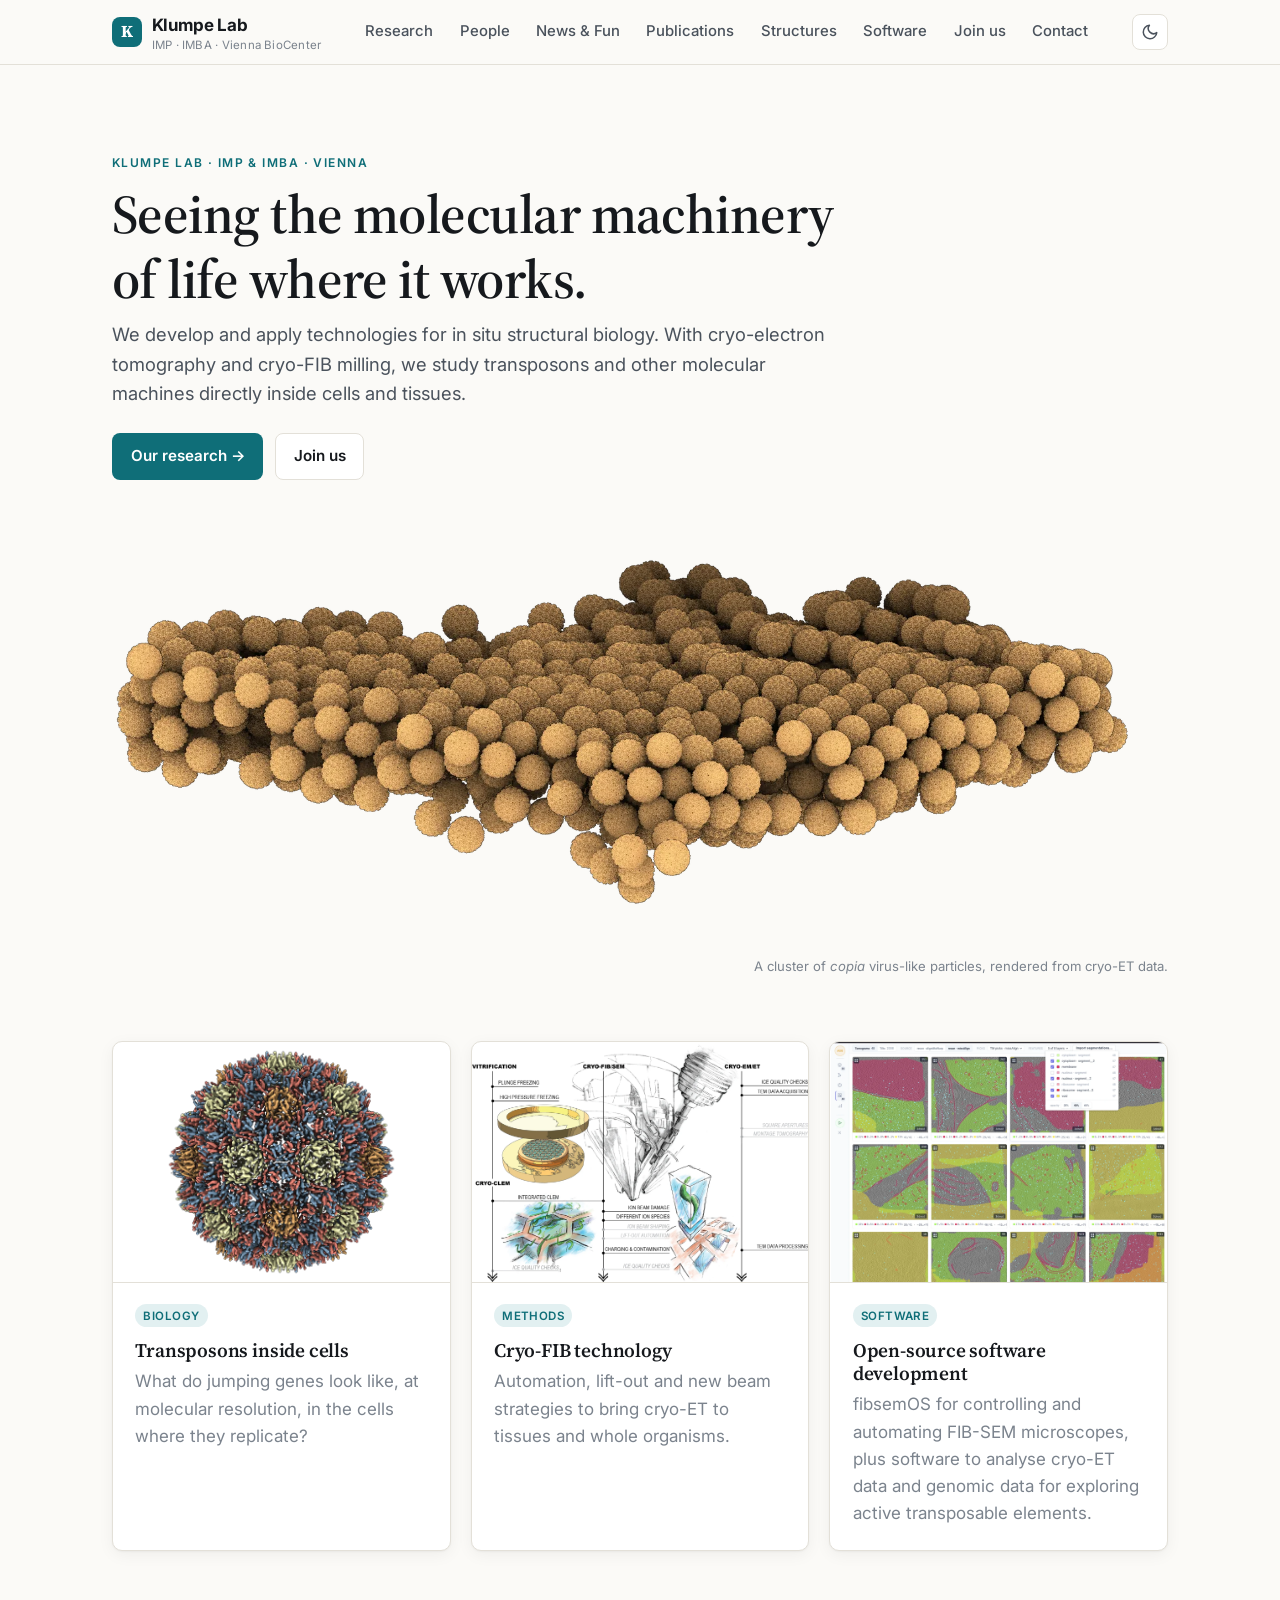
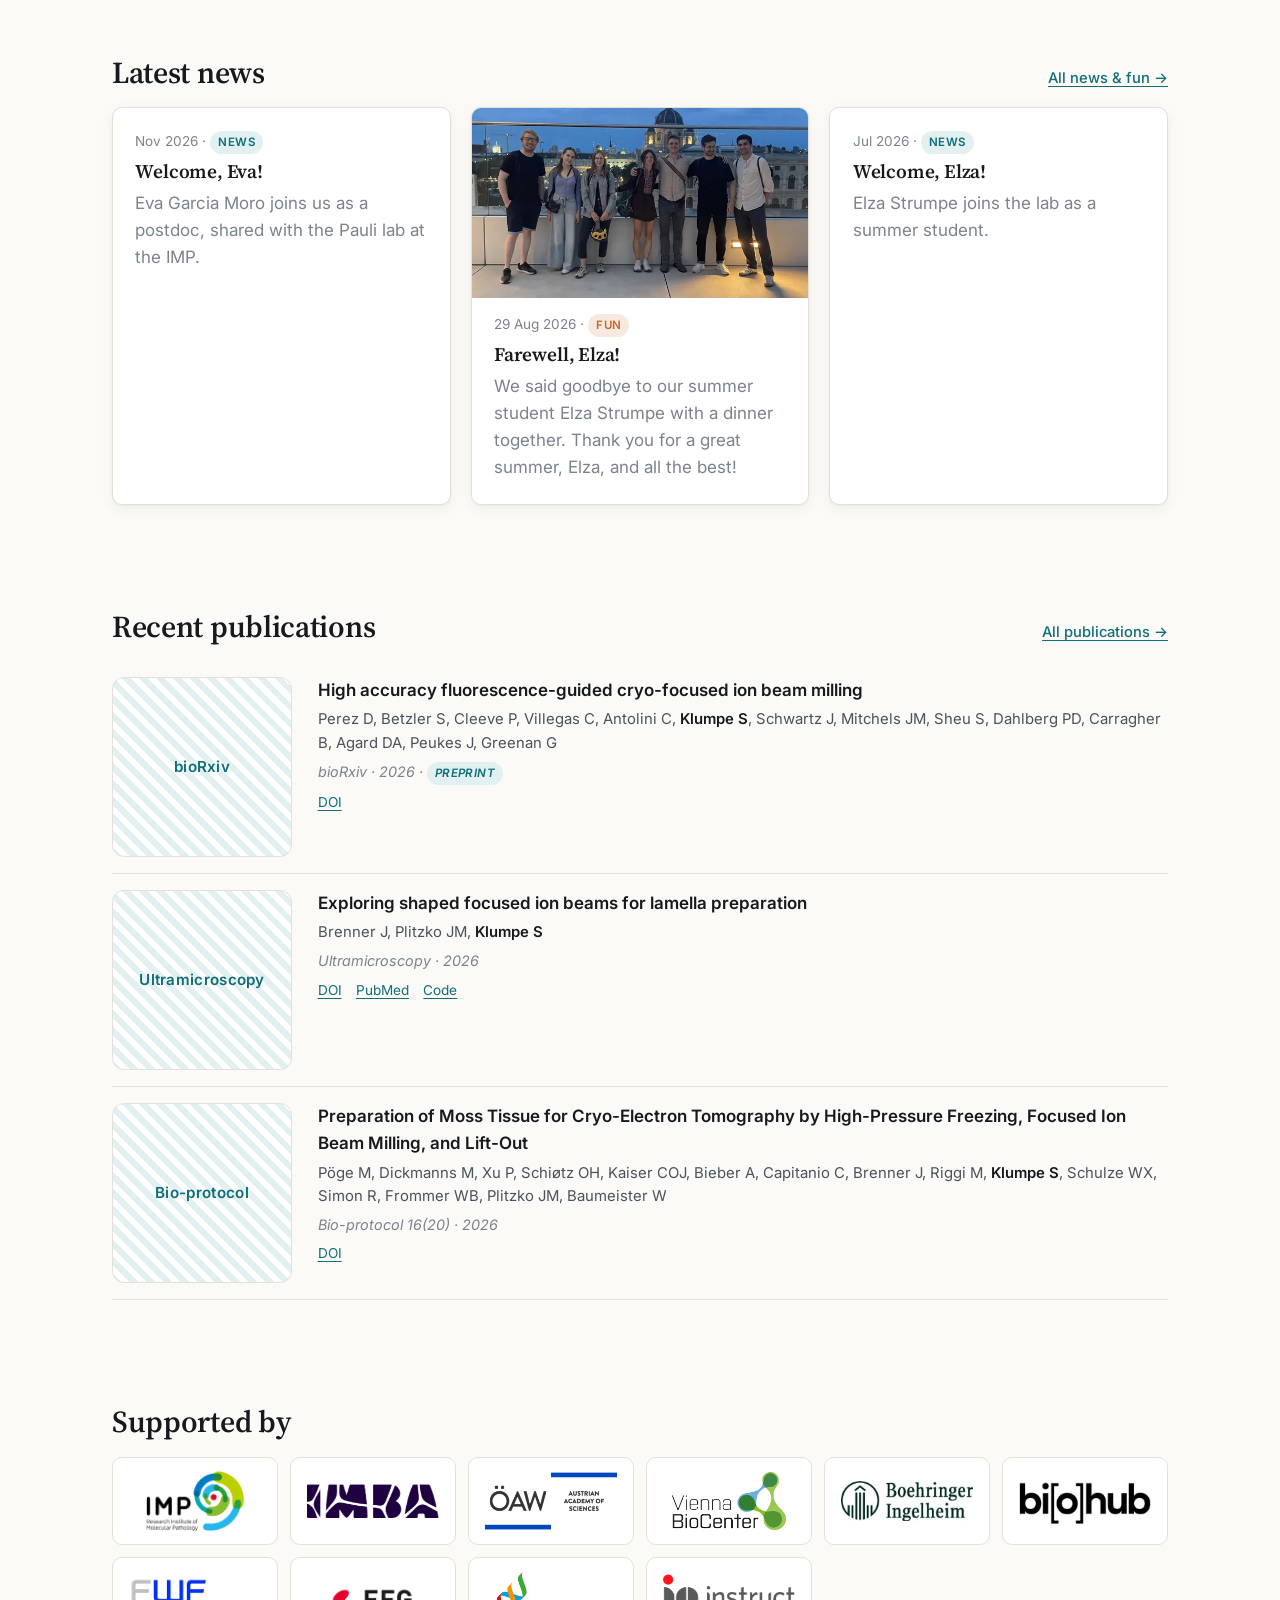
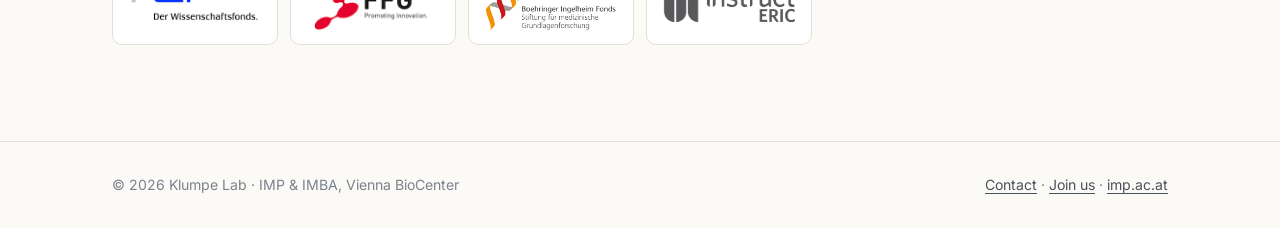
==== index.html @ cb6379c0 "Klumpe Lab website Static site (no build step): home, research, people, news & fun, publications, st" ====
<!doctype html>
<html lang="en">
<head>
  <meta charset="utf-8">
  <meta name="viewport" content="width=device-width, initial-scale=1">
  <title>Klumpe Lab · IMP &amp; IMBA Vienna</title>
  <meta name="description" content="The Klumpe Lab at the IMP and IMBA, Vienna BioCenter: cryo-electron tomography, cryo-FIB technology and the structural cell biology of transposons.">
  <link rel="preconnect" href="https://fonts.googleapis.com">
  <link rel="preconnect" href="https://fonts.gstatic.com" crossorigin>
  <link href="https://fonts.googleapis.com/css2?family=Inter:wght@400;500;600;700&family=Source+Serif+4:opsz,wght@8..60,600&display=swap" rel="stylesheet">
  <script>try{var t=localStorage.getItem("theme");if(t==="light"||t==="dark")document.documentElement.dataset.theme=t}catch(e){}</script>
  <link rel="stylesheet" href="assets/css/style.css">
</head>
<body>
<main>
  <section class="container hero hero-text">
    <div>
      <div class="eyebrow">Klumpe Lab · IMP &amp; IMBA · Vienna</div>
      <h1>Seeing the molecular machinery of life where it works.</h1>
      <p class="lead">We develop and apply technologies for in situ structural biology. With cryo-electron tomography and cryo-FIB milling, we study transposons and other molecular machines directly inside cells and tissues.</p>
      <div class="btn-row">
        <a class="btn btn-primary" href="research.html">Our research →</a>
        <a class="btn btn-ghost" href="join.html">Join us</a>
      </div>
    </div>
  </section>

  <section class="container">
    <figure class="hero-banner">
      <img src="assets/img/research/copia-cluster.webp" alt="3D rendering of a cluster of copia virus-like particles" width="1600" height="643">
      <figcaption>A cluster of <em>copia</em> virus-like particles, rendered from cryo-ET data.</figcaption>
    </figure>
  </section>

  <section class="container section">
    <div class="grid grid-3">
      <a class="card topic-card" href="research.html">
        <div class="topic-img"><img src="assets/img/research/copia-capsid.webp" alt="Subtomogram average of the copia retrotransposon capsid" loading="lazy"></div>
        <span class="tag">Biology</span>
        <h3 style="margin-top:.7rem">Transposons inside cells</h3>
        <p class="muted">What do jumping genes look like, at molecular resolution, in the cells where they replicate?</p>
      </a>
      <a class="card topic-card" href="research.html#methods">
        <div class="topic-img"><img class="img-light" src="assets/img/research/technology.webp" alt="Illustrated cryo-FIB workflow: high-pressure freezing, cryo-CLEM, cryo-FIB/SEM lift-out and lamella milling" loading="lazy"><img class="img-dark" src="assets/img/research/technology-dark.webp" alt="Illustrated cryo-FIB workflow: high-pressure freezing, cryo-CLEM, cryo-FIB/SEM lift-out and lamella milling" loading="lazy"></div>
        <span class="tag">Methods</span>
        <h3 style="margin-top:.7rem">Cryo-FIB technology</h3>
        <p class="muted">Automation, lift-out and new beam strategies to bring cryo-ET to tissues and whole organisms.</p>
      </a>
      <a class="card topic-card" href="software.html">
        <div class="topic-img"><img src="assets/img/research/software.webp" alt="Screenshot of our cryo-ET analysis software showing a gallery of segmented tomograms with particle picks" loading="lazy"></div>
        <span class="tag">Software</span>
        <h3 style="margin-top:.7rem">Open-source software development</h3>
        <p class="muted">fibsemOS for controlling and automating FIB-SEM microscopes, plus software to analyse cryo-ET data and genomic data for exploring active transposable elements.</p>
      </a>
    </div>
  </section>

  <section class="container section">
    <div class="section-head">
      <h2>Latest news</h2>
      <a href="news.html">All news & fun →</a>
    </div>
    <div class="grid grid-3" id="home-news"></div>
  </section>

  <section class="container section">
    <div class="section-head">
      <h2>Recent publications</h2>
      <a href="publications.html">All publications →</a>
    </div>
    <div id="home-pubs"></div>
  </section>
  <section class="container section">
    <div class="section-head">
      <h2>Supported by</h2>
    </div>
    <div class="sponsors" data-sponsors></div>
  </section>
</main>
<script src="assets/js/data.js"></script>
<script src="assets/js/site.js"></script>
</body>
</html>
---- assets/css/style.css ----
/* ==========================================================================
   Klumpe Lab — prototype stylesheet
   Colors and type are tokens on :root so the look can be retuned in one place.
   ========================================================================== */

:root {
  --bg: #fbfaf7;
  --surface: #ffffff;
  --surface-2: #f2f0ea;
  --ink: #16191d;
  --ink-2: #4a525c;
  --ink-3: #7b838d;
  --line: #e3e0d8;
  --accent: #0f6e78;        /* deep teal */
  --accent-ink: #ffffff;
  --accent-soft: #e2f0f1;
  --warm: #c8682d;          /* for "fun" tags */
  --warm-soft: #f7e9df;

  --font-sans: "Inter", system-ui, -apple-system, "Segoe UI", Roboto, sans-serif;
  --font-serif: "Source Serif 4", Georgia, "Times New Roman", serif;

  --maxw: 1120px;
  --radius: 10px;
  --shadow: 0 1px 2px rgba(0,0,0,.04), 0 4px 16px rgba(0,0,0,.05);
}

/* Dark theme: follows the system setting unless the visitor picks light or dark
   with the header toggle (stored as data-theme on <html>). */
@media (prefers-color-scheme: dark) {
  :root:not([data-theme="light"]) {
    --bg: #0f1215;
    --surface: #161a1f;
    --surface-2: #1c2128;
    --ink: #e9ecef;
    --ink-2: #b3bac2;
    --ink-3: #848c96;
    --line: #2a3038;
    --accent: #4fb6c0;
    --accent-ink: #0b1517;
    --accent-soft: #15292c;
    --warm: #e8935e;
    --warm-soft: #2c2018;
    --shadow: none;
  }
}
:root[data-theme="dark"] {
    --bg: #0f1215;
    --surface: #161a1f;
    --surface-2: #1c2128;
    --ink: #e9ecef;
    --ink-2: #b3bac2;
    --ink-3: #848c96;
    --line: #2a3038;
    --accent: #4fb6c0;
    --accent-ink: #0b1517;
    --accent-soft: #15292c;
    --warm: #e8935e;
    --warm-soft: #2c2018;
    --shadow: none;
}
:root { color-scheme: light dark; }
:root[data-theme="light"] { color-scheme: light; }
:root[data-theme="dark"] { color-scheme: dark; }

*, *::before, *::after { box-sizing: border-box; }

html { scroll-behavior: smooth; }

body {
  margin: 0;
  background: var(--bg);
  color: var(--ink);
  font-family: var(--font-sans);
  font-size: 17px;
  line-height: 1.6;
  -webkit-font-smoothing: antialiased;
  display: flex;
  flex-direction: column;
  min-height: 100vh;
}

main { flex: 1; }

img { max-width: 100%; display: block; }

a { color: var(--accent); text-decoration-thickness: 1px; text-underline-offset: 3px; }
a:hover { text-decoration-thickness: 2px; }

h1, h2, h3 { font-family: var(--font-serif); font-weight: 600; line-height: 1.2; letter-spacing: -0.01em; }
h1 { font-size: clamp(2rem, 4.5vw, 3rem); margin: 0 0 .5rem; }
h2 { font-size: clamp(1.5rem, 3vw, 1.9rem); margin: 2.5rem 0 1rem; }
h3 { font-size: 1.2rem; margin: 0 0 .4rem; }
p  { margin: 0 0 1rem; }

.container { max-width: var(--maxw); margin: 0 auto; padding: 0 16px; }
@media (min-width: 720px) { .container { padding: 0 32px; } }

/* ---------- Header / nav ---------- */
.site-header {
  position: sticky; top: 0; z-index: 50;
  background: color-mix(in srgb, var(--bg) 88%, transparent);
  backdrop-filter: saturate(1.4) blur(10px);
  border-bottom: 1px solid var(--line);
}
.site-header .container { display: flex; align-items: center; justify-content: space-between; height: 64px; }

.brand { display: flex; align-items: center; gap: .6rem; text-decoration: none; color: var(--ink); font-weight: 700; letter-spacing: -.01em; }
.brand-mark {
  width: 30px; height: 30px; border-radius: 8px;
  background: var(--accent); color: var(--accent-ink);
  display: grid; place-items: center; font-family: var(--font-serif); font-size: 1.05rem;
}
.brand > span:last-child { white-space: nowrap; }
.brand small { display: block; font-weight: 400; color: var(--ink-3); font-size: .72rem; letter-spacing: .02em; line-height: 1.1; }

.nav { display: flex; gap: .25rem; }
.nav a {
  color: var(--ink-2); text-decoration: none; font-size: .93rem; font-weight: 500;
  padding: .45rem .7rem; border-radius: 6px; white-space: nowrap;
}
.nav a:hover { color: var(--ink); background: var(--surface-2); }
.nav a[aria-current="page"] { color: var(--accent); background: var(--accent-soft); }

.header-actions { display: flex; align-items: center; gap: .5rem; }
.theme-toggle {
  width: 36px; height: 36px; border-radius: 8px; border: 1px solid var(--line); background: var(--surface);
  color: var(--ink-2); display: grid; place-items: center; cursor: pointer; padding: 0;
}
.theme-toggle:hover { color: var(--ink); border-color: var(--ink-3); }
.theme-toggle svg { width: 18px; height: 18px; }
.theme-toggle .icon-sun { display: none; }
:root[data-theme="dark"] .theme-toggle .icon-sun { display: block; }
:root[data-theme="dark"] .theme-toggle .icon-moon { display: none; }
@media (prefers-color-scheme: dark) {
  :root:not([data-theme="light"]) .theme-toggle .icon-sun { display: block; }
  :root:not([data-theme="light"]) .theme-toggle .icon-moon { display: none; }
}
.nav-toggle {
  display: none; border: 1px solid var(--line); background: var(--surface); color: var(--ink);
  border-radius: 8px; padding: .4rem .6rem; font: inherit; font-size: .9rem; cursor: pointer;
}

@media (max-width: 1100px) {
  .nav-toggle { display: block; }
  .nav {
    display: none; position: absolute; top: 64px; left: 0; right: 0;
    flex-direction: column; padding: .5rem 16px 1rem;
    background: var(--bg); border-bottom: 1px solid var(--line);
  }
  .nav.open { display: flex; }
  .nav a { padding: .7rem .6rem; }
}

/* ---------- Page header ---------- */
.page-head { padding: 3.5rem 0 1.5rem; }
.eyebrow { text-transform: uppercase; letter-spacing: .12em; font-size: .75rem; font-weight: 600; color: var(--accent); margin-bottom: .6rem; }
.lead { font-size: 1.15rem; color: var(--ink-2); max-width: 46rem; }

/* ---------- Hero (home) ---------- */
.hero { padding-block: 4.5rem 3rem; display: grid; gap: 2.5rem; align-items: center; }
@media (min-width: 900px) { .hero { grid-template-columns: 1.15fr 1fr; padding-block: 6rem 4rem; } }
.hero h1 { font-size: clamp(2.2rem, 5vw, 3.4rem); }
.hero-visual {
  aspect-ratio: 4 / 3; border-radius: 16px; overflow: hidden;
  background: radial-gradient(120% 90% at 30% 20%, var(--accent-soft), var(--surface-2));
  border: 1px solid var(--line); position: relative;
}
.hero-visual { margin: 0; }
.hero-text { padding-block: 4.5rem 2rem; }
@media (min-width: 900px) { .hero-text { grid-template-columns: minmax(0, 46rem); padding-block: 5.5rem 2.5rem; } }
.hero-banner { margin: 0 0 3rem; }
.hero-banner img { width: 100%; height: auto; }
.hero-banner figcaption { margin-top: .75rem; font-size: .82rem; color: var(--ink-3); text-align: right; }
.placeholder-note {
  position: absolute; bottom: 10px; right: 12px; font-size: .72rem; color: var(--ink-3);
  background: var(--surface); padding: .15rem .5rem; border-radius: 999px; border: 1px solid var(--line);
}

.btn-row { display: flex; flex-wrap: wrap; gap: .75rem; margin-top: 1.5rem; }
.btn {
  display: inline-flex; align-items: center; gap: .4rem;
  padding: .65rem 1.1rem; border-radius: 8px; font-weight: 600; font-size: .95rem;
  text-decoration: none; border: 1px solid transparent;
}
.btn-primary { background: var(--accent); color: var(--accent-ink); }
.btn-primary:hover { filter: brightness(1.08); }
.btn-ghost { border-color: var(--line); color: var(--ink); background: var(--surface); }
.btn-ghost:hover { border-color: var(--ink-3); }

/* ---------- Generic grids & cards ---------- */
.grid { display: grid; gap: 1.25rem; }
.grid-2 { grid-template-columns: repeat(auto-fill, minmax(min(100%, 420px), 1fr)); }
.grid-3 { grid-template-columns: repeat(auto-fill, minmax(min(100%, 300px), 1fr)); }
.grid-4 { grid-template-columns: repeat(auto-fill, minmax(min(100%, 220px), 1fr)); }

.card {
  background: var(--surface); border: 1px solid var(--line); border-radius: var(--radius);
  padding: 1.4rem; box-shadow: var(--shadow);
}
.card p:last-child { margin-bottom: 0; }
.card .meta { color: var(--ink-3); font-size: .85rem; margin-bottom: .4rem; }
a.card { color: inherit; text-decoration: none; transition: border-color .15s, transform .15s; display: block; }
a.card:hover { border-color: var(--accent); transform: translateY(-2px); }

.section { padding-block: 1rem 3rem; }
.section-head { display: flex; justify-content: space-between; align-items: baseline; gap: 1rem; flex-wrap: wrap; }
.section-head a { font-size: .92rem; font-weight: 500; }

.muted { color: var(--ink-3); }
.tag {
  display: inline-block; font-size: .72rem; font-weight: 600; letter-spacing: .04em; text-transform: uppercase;
  padding: .15rem .5rem; border-radius: 999px; background: var(--accent-soft); color: var(--accent);
}
.tag.fun { background: var(--warm-soft); color: var(--warm); }

/* ---------- Home topic panels ---------- */
.topic-card { padding-top: 0; overflow: hidden; }
.topic-img {
  margin: 0 -1.4rem 1.1rem; aspect-ratio: 1600 / 1145; display: grid; place-items: center;
  border-bottom: 1px solid var(--line); background: transparent;
}
.topic-img { position: relative; }
.topic-img img { position: absolute; inset: 0; width: 100%; height: 100%; object-fit: contain; }
:root[data-theme="dark"] .topic-img { background: #000; }
@media (prefers-color-scheme: dark) { :root:not([data-theme="light"]) .topic-img { background: #000; } }
.topic-img-empty { font-size: .8rem; font-weight: 600; letter-spacing: .04em; color: var(--ink-3); }

/* ---------- Research ---------- */
.theme { display: grid; gap: 1.5rem; padding: 2rem 0; border-top: 1px solid var(--line); }
@media (min-width: 820px) { .theme { grid-template-columns: 64px 1fr 280px; } }
.theme-num { font-family: var(--font-serif); font-size: 2.2rem; color: var(--accent); line-height: 1; }
.theme-img {
  border-radius: var(--radius); border: 1px solid var(--line); aspect-ratio: 4/3;
  background: repeating-linear-gradient(45deg, var(--surface-2) 0 10px, var(--surface) 10px 20px);
  display: grid; place-items: center; color: var(--ink-3); font-size: .8rem;
}
.theme ul { padding-left: 1.1rem; color: var(--ink-2); }
.theme-photo { margin: 0; aspect-ratio: auto; display: block; align-self: start; padding: 0; border: 0; border-radius: 0; background: none; }
.theme-photo img { width: 100%; height: auto; }
.theme-photo figcaption { margin-top: .5rem; font-size: .78rem; color: var(--ink-3); text-align: center; }
.theme-figure { margin: 1.5rem 0 0; padding: 1rem; border-radius: var(--radius); border: 1px solid var(--line);
  background: radial-gradient(120% 90% at 30% 20%, var(--accent-soft), var(--surface-2)); }
.theme-figure img { width: 100%; height: auto; }
.theme-figure figcaption { margin-top: .6rem; font-size: .82rem; color: var(--ink-3); }
@media (min-width: 820px) { .theme:not(:has(> .theme-img)) { grid-template-columns: 64px 1fr; } }
.quote {
  margin: 0 0 1.2rem; padding: .2rem 0 .2rem 1.1rem; border-left: 3px solid var(--accent);
  font-family: var(--font-serif); font-size: 1.15rem; line-height: 1.45; color: var(--ink);
}
.quote cite { display: block; margin-top: .4rem; font-family: var(--font-sans); font-style: normal; font-size: .85rem; color: var(--ink-3); }
.quote cite::before { content: "— "; }
.outlook { margin-top: 2rem; background: var(--accent-soft); border-color: transparent; }
.outlook p { font-size: 1.08rem; color: var(--ink); }

/* ---------- Publications ---------- */
.pub-tools { display: flex; flex-wrap: wrap; gap: .75rem; align-items: center; margin: 1rem 0 1.5rem; }
.pub-tools input[type="search"] {
  flex: 1 1 260px; padding: .6rem .8rem; border-radius: 8px; border: 1px solid var(--line);
  background: var(--surface); color: var(--ink); font: inherit; font-size: .95rem;
}
.chip {
  border: 1px solid var(--line); background: var(--surface); color: var(--ink-2);
  border-radius: 999px; padding: .35rem .8rem; font: inherit; font-size: .85rem; cursor: pointer;
}
.chip[aria-pressed="true"] { background: var(--accent); color: var(--accent-ink); border-color: var(--accent); }

.pub-year { font-family: var(--font-serif); font-size: 1.4rem; margin: 2rem 0 .5rem; color: var(--ink-3); }
.pub { padding: 1rem 0; border-bottom: 1px solid var(--line); display: grid; grid-template-columns: 180px 1fr; gap: 1.6rem; align-items: start; }
.pub-main { display: grid; gap: .25rem; min-width: 0; }
.pub-thumb-link { display: block; text-decoration: none; }
.pub-thumb {
  width: 180px; height: 180px; border-radius: 12px; object-fit: contain; background: #fff;
  border: 1px solid var(--line); display: block;
}
.pub-thumb-empty {
  display: grid; place-items: center; padding: .35rem; text-align: center;
  font: 600 .95rem/1.2 var(--font-sans); letter-spacing: .02em; color: var(--accent);
  overflow-wrap: anywhere; hyphens: manual; overflow: hidden;
  background: repeating-linear-gradient(45deg, var(--accent-soft) 0 6px, var(--surface) 6px 12px);
}
@media (max-width: 720px) { .pub { grid-template-columns: 120px 1fr; gap: 1.1rem; } .pub-thumb { width: 120px; height: 120px; } .pub-thumb-empty { font-size: .8rem; } }
@media (max-width: 480px) { .pub { grid-template-columns: 100px 1fr; gap: .9rem; } .pub-thumb { width: 100px; height: 100px; } .pub-thumb-empty { font-size: .72rem; } }
.pub-title { font-weight: 600; color: var(--ink); }
.pub-authors { color: var(--ink-2); font-size: .93rem; }
.pub-authors .me { font-weight: 600; color: var(--ink); }
.pub-venue { font-size: .9rem; color: var(--ink-3); font-style: italic; }
.pub-links { display: flex; gap: .9rem; font-size: .85rem; margin-top: .2rem; }

/* ---------- People ---------- */
.person { text-align: left; }
.avatar {
  width: 100%; aspect-ratio: 1; border-radius: var(--radius); margin-bottom: .9rem;
  display: grid; place-items: center; font-family: var(--font-serif); font-size: 2.6rem;
  color: var(--accent); background: var(--accent-soft); border: 1px solid var(--line);
}
.avatar { overflow: hidden; }
.avatar img { width: 100%; height: 100%; object-fit: cover; }
.avatar-art img { object-fit: contain; padding: 12%; }
.person .role { color: var(--accent); font-size: .88rem; font-weight: 600; margin-bottom: .4rem; }
.person p { font-size: .92rem; color: var(--ink-2); }
.pi { display: grid; gap: 2rem; align-items: start; }
@media (min-width: 820px) { .pi { grid-template-columns: 280px 1fr; } }
.alumni { columns: 2 260px; padding-left: 1.1rem; color: var(--ink-2); }

/* ---------- News ---------- */
.filter-row { display: flex; gap: .5rem; flex-wrap: wrap; margin-bottom: 1.5rem; }
.news-item { display: grid; gap: 1rem; padding: 1.5rem 0; border-top: 1px solid var(--line); }
@media (min-width: 720px) { .news-item { grid-template-columns: 140px 1fr; } }
.news-date { color: var(--ink-3); font-size: .9rem; font-variant-numeric: tabular-nums; }
.news-body.has-thumb { display: grid; gap: 1.25rem; }
@media (min-width: 720px) { .news-body.has-thumb { grid-template-columns: 160px 1fr; align-items: start; } }
.news-thumb { width: 100%; aspect-ratio: 4 / 3; object-fit: cover; border-radius: var(--radius); }
.news-portrait { width: 96px; aspect-ratio: 1; border-radius: 50%; }
.news-more { margin-top: .5rem; }
.news-more summary { cursor: pointer; color: var(--accent); font-weight: 500; width: fit-content; }
.news-more summary:hover { text-decoration: underline; text-underline-offset: 3px; }
.news-more img { margin-top: 1rem; width: 100%; max-width: 720px; border-radius: var(--radius); }
img.zoomable { cursor: zoom-in; }
img.zoomable:focus-visible { outline: 3px solid var(--accent); outline-offset: 3px; }
.lightbox {
  position: fixed; inset: 0; z-index: 1000; display: grid; place-items: center; padding: 2vmin;
  background: rgba(0, 0, 0, .9); cursor: zoom-out; animation: lb-in .15s ease-out;
}
.lightbox img { background: var(--bg); max-width: 96vw; max-height: 96vh; max-height: 96dvh; width: auto; height: auto; object-fit: contain; border-radius: 4px; }
.lightbox-close {
  position: fixed; top: 12px; right: 16px; width: 44px; height: 44px; border-radius: 50%;
  border: 0; background: rgba(255,255,255,.15); color: #fff; font-size: 1.8rem; line-height: 1; cursor: pointer;
}
.lightbox-close:hover, .lightbox-close:focus-visible { background: rgba(255,255,255,.3); outline: none; }
@keyframes lb-in { from { opacity: 0; } to { opacity: 1; } }
.card.has-thumb { padding-top: 0; overflow: hidden; }
.news-card-thumb { display: block; width: calc(100% + 2.8rem); max-width: none; margin: 0 -1.4rem 1rem; aspect-ratio: 16 / 9; object-fit: cover; }

/* ---------- Software ---------- */
.sw-head { display: flex; justify-content: space-between; align-items: flex-start; gap: 1rem; }
.sw-icon {
  width: 42px; height: 42px; border-radius: 10px; flex: none;
  background: var(--accent-soft); color: var(--accent); display: grid; place-items: center;
  font-family: ui-monospace, SFMono-Regular, Menlo, monospace; font-weight: 700;
}
.stack { display: flex; flex-wrap: wrap; gap: .35rem; margin: .8rem 0; }
.stack span { font-family: ui-monospace, SFMono-Regular, Menlo, monospace; font-size: .75rem; padding: .1rem .45rem; border-radius: 4px; background: var(--surface-2); color: var(--ink-2); }

/* ---------- Join ---------- */
.position { display: grid; gap: .5rem; }
.position .status { font-size: .8rem; font-weight: 600; color: var(--accent); }
.steps { counter-reset: s; list-style: none; padding: 0; display: grid; gap: 1rem; }
.steps li { counter-increment: s; padding-left: 3rem; position: relative; }
.steps li::before {
  content: counter(s); position: absolute; left: 0; top: 0;
  width: 2rem; height: 2rem; border-radius: 50%; display: grid; place-items: center;
  background: var(--accent-soft); color: var(--accent); font-weight: 700; font-size: .9rem;
}

/* ---------- Contact ---------- */
.contact-grid { display: grid; gap: 2rem; }
@media (min-width: 820px) { .contact-grid { grid-template-columns: 1fr 1.2fr; } }
.map {
  border-radius: var(--radius); border: 1px solid var(--line); min-height: 320px; overflow: hidden;
  background: var(--surface-2);
}
.map iframe { width: 100%; height: 100%; min-height: 320px; border: 0; display: block; }
dl.info { display: grid; grid-template-columns: max-content 1fr; gap: .5rem 1.25rem; margin: 0; }
dl.info dt { color: var(--ink-3); font-size: .9rem; }
dl.info dd { margin: 0; }

/* ---------- Structure gallery ---------- */
.structure { padding: 0; overflow: hidden; display: flex; flex-direction: column; }
.structure-img { display: block; position: relative; aspect-ratio: 1; background: #fff; border-bottom: 1px solid var(--line); }
.structure-img img { width: 100%; height: 100%; object-fit: contain; transition: transform .25s; }
.structure-img:hover img { transform: scale(1.04); }
.pdb-id {
  position: absolute; top: 10px; left: 10px; font: 600 .75rem ui-monospace, SFMono-Regular, Menlo, monospace;
  background: var(--accent); color: var(--accent-ink); padding: .15rem .5rem; border-radius: 4px;
}
.structure h3 {
  font-size: 1.02rem; margin: 1rem 1.2rem .3rem;
  display: -webkit-box; -webkit-line-clamp: 3; -webkit-box-orient: vertical; overflow: hidden;
}
.kind-tag {
  position: absolute; top: 10px; right: 10px; font-size: .7rem; font-weight: 600;
  background: rgba(255,255,255,.9); color: #333; padding: .15rem .5rem; border-radius: 4px; border: 1px solid #ddd;
}
.filter-label { font-size: .8rem; color: var(--ink-3); text-transform: uppercase; letter-spacing: .08em; align-self: center; margin-right: .25rem; min-width: 4.5rem; }
.structure .meta { margin: 0 1.2rem; }
.structure .pub-links { margin: auto 1.2rem 1.1rem; padding-top: .6rem; flex-wrap: wrap; }
.chip .muted { margin-left: .2rem; }
.chip[aria-pressed="true"] .muted { color: inherit; opacity: .75; }

/* ---------- Sponsors ---------- */
.sponsors { display: grid; grid-template-columns: repeat(auto-fill, minmax(min(100%, 150px), 1fr)); gap: .75rem; }
.sponsor {
  display: flex; align-items: center; justify-content: center; height: 88px; padding: .8rem 1rem;
  background: #fff; border: 1px solid var(--line); border-radius: var(--radius);
  transition: border-color .15s, transform .15s;
}
.sponsor:hover { border-color: var(--accent); transform: translateY(-2px); }
.sponsor img { max-width: 100%; max-height: 100%; min-width: 0; min-height: 0; object-fit: contain; }

/* ---------- Footer ---------- */
.site-footer { border-top: 1px solid var(--line); margin-top: 3rem; padding: 2rem 0; color: var(--ink-3); font-size: .88rem; }
.site-footer .container { display: flex; justify-content: space-between; flex-wrap: wrap; gap: 1rem; }
.site-footer a { color: var(--ink-2); }

/* ---------- Prototype marker ---------- */
.draft { background: #fff6d6; color: #6b5300; border-radius: 4px; padding: 0 .3rem; font-size: .85em; }
@media (prefers-color-scheme: dark) { :root:not([data-theme="light"]) .draft { background: #3a3110; color: #f1d98a; } }
:root[data-theme="dark"] .draft { background: #3a3110; color: #f1d98a; }

/* Theme-specific image variants */
.img-dark { display: none !important; }
:root[data-theme="dark"] .img-dark { display: block !important; }
:root[data-theme="dark"] .img-light { display: none !important; }
@media (prefers-color-scheme: dark) {
  :root:not([data-theme="light"]) .img-dark { display: block !important; }
  :root:not([data-theme="light"]) .img-light { display: none !important; }
}
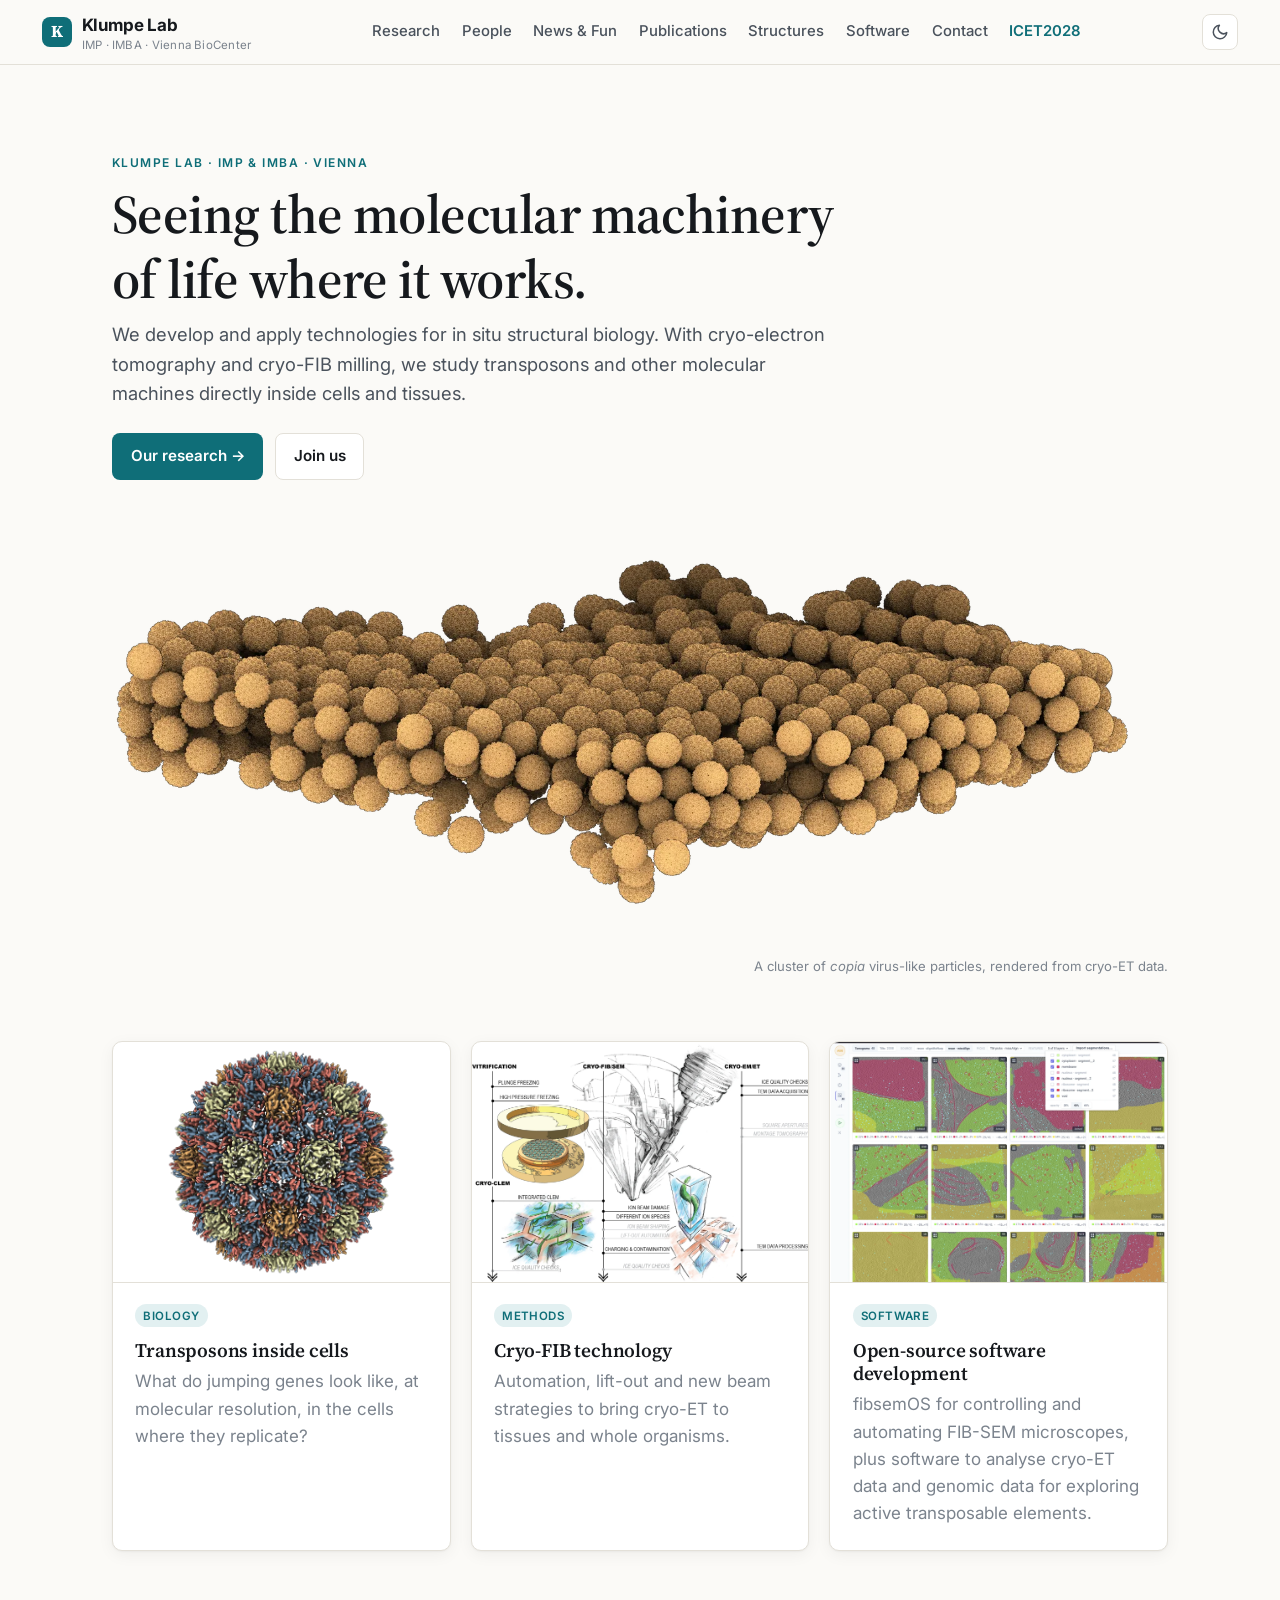
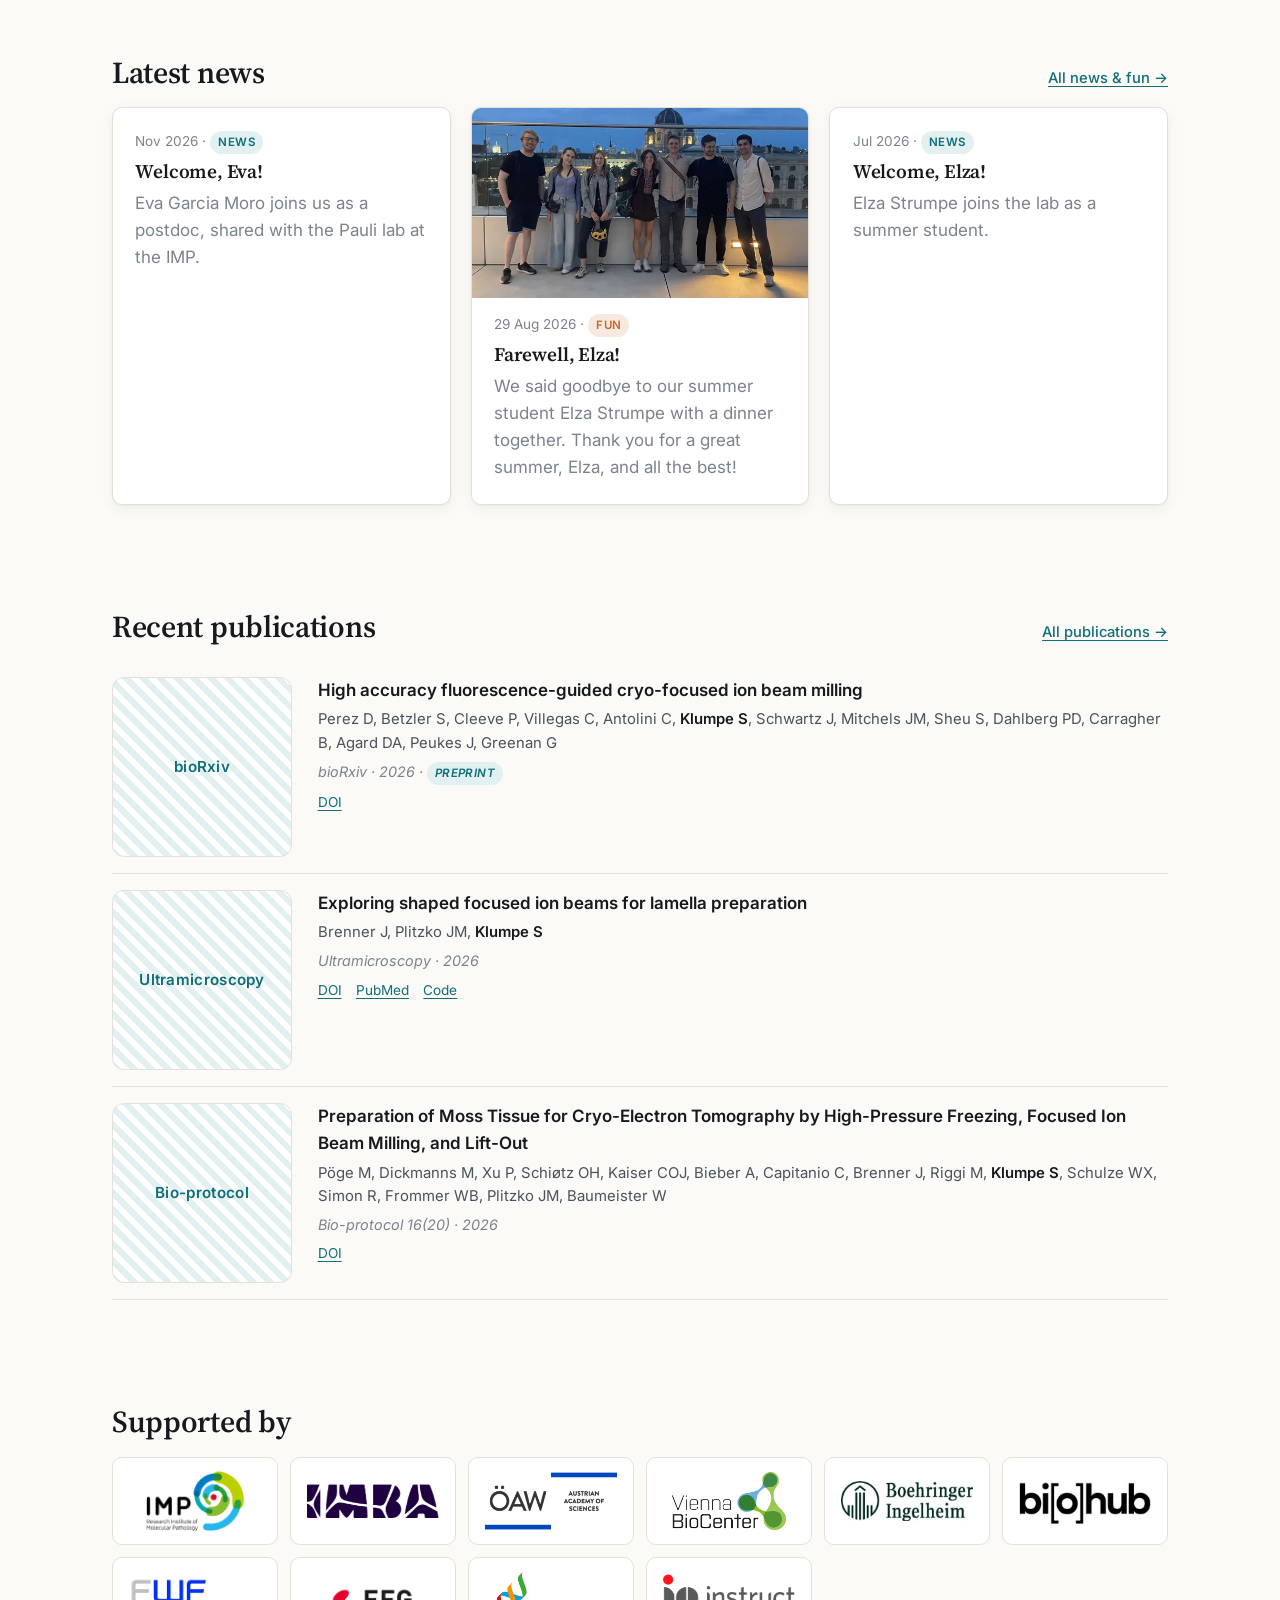
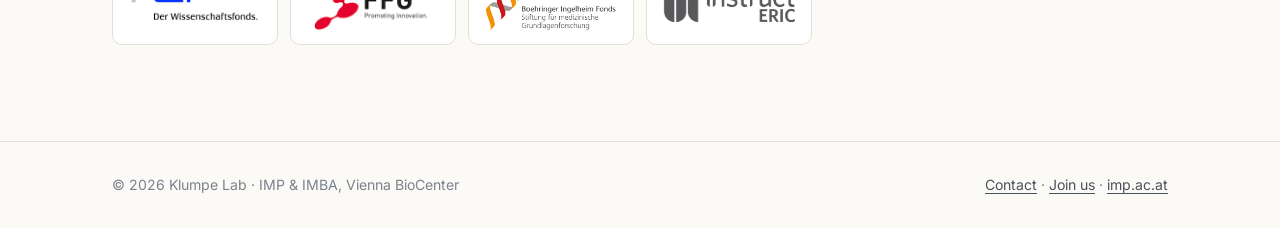
==== commit 1269b869: "Merge Join us into Contact page, add ICET2028 link to menu - Contact page now starts with Join us an" ====
--- a/index.html
+++ b/index.html
@@ -20,7 +20,7 @@
       <p class="lead">We develop and apply technologies for in situ structural biology. With cryo-electron tomography and cryo-FIB milling, we study transposons and other molecular machines directly inside cells and tissues.</p>
       <div class="btn-row">
         <a class="btn btn-primary" href="research.html">Our research →</a>
-        <a class="btn btn-ghost" href="join.html">Join us</a>
+        <a class="btn btn-ghost" href="contact.html#join">Join us</a>
       </div>
     </div>
   </section>
--- a/assets/css/style.css
+++ b/assets/css/style.css
@@ -65,7 +65,7 @@
 
 *, *::before, *::after { box-sizing: border-box; }
 
-html { scroll-behavior: smooth; }
+html { scroll-behavior: smooth; scroll-padding-top: 80px; }
 
 body {
   margin: 0;
@@ -103,7 +103,7 @@
   backdrop-filter: saturate(1.4) blur(10px);
   border-bottom: 1px solid var(--line);
 }
-.site-header .container { display: flex; align-items: center; justify-content: space-between; height: 64px; }
+.site-header .container { max-width: 1260px; display: flex; align-items: center; justify-content: space-between; height: 64px; }
 
 .brand { display: flex; align-items: center; gap: .6rem; text-decoration: none; color: var(--ink); font-weight: 700; letter-spacing: -.01em; }
 .brand-mark {
@@ -117,9 +117,10 @@
 .nav { display: flex; gap: .25rem; }
 .nav a {
   color: var(--ink-2); text-decoration: none; font-size: .93rem; font-weight: 500;
-  padding: .45rem .7rem; border-radius: 6px; white-space: nowrap;
+  padding: .45rem .55rem; border-radius: 6px; white-space: nowrap;
 }
 .nav a:hover { color: var(--ink); background: var(--surface-2); }
+.nav a.nav-project { font-weight: 600; color: var(--accent); }
 .nav a[aria-current="page"] { color: var(--accent); background: var(--accent-soft); }
 
 .header-actions { display: flex; align-items: center; gap: .5rem; }
@@ -141,7 +142,7 @@
   border-radius: 8px; padding: .4rem .6rem; font: inherit; font-size: .9rem; cursor: pointer;
 }
 
-@media (max-width: 1100px) {
+@media (max-width: 1200px) {
   .nav-toggle { display: block; }
   .nav {
     display: none; position: absolute; top: 64px; left: 0; right: 0;
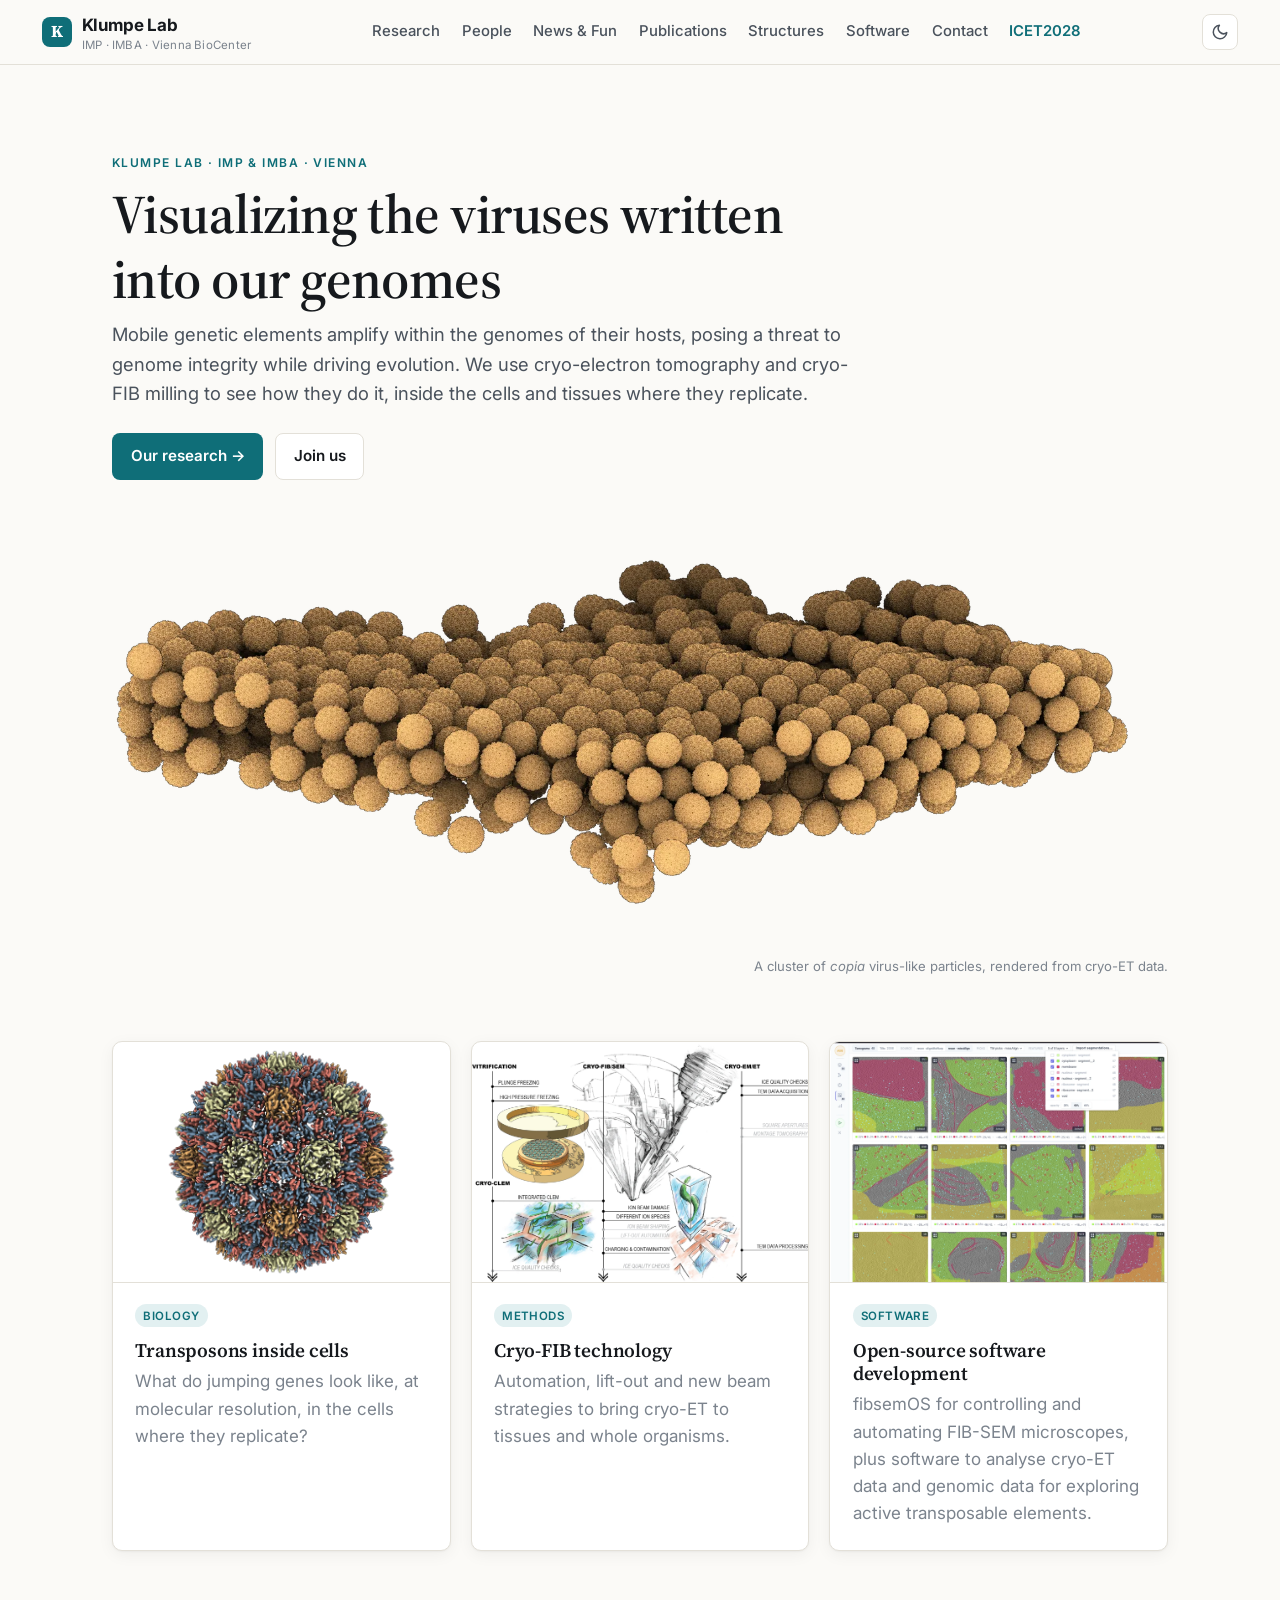
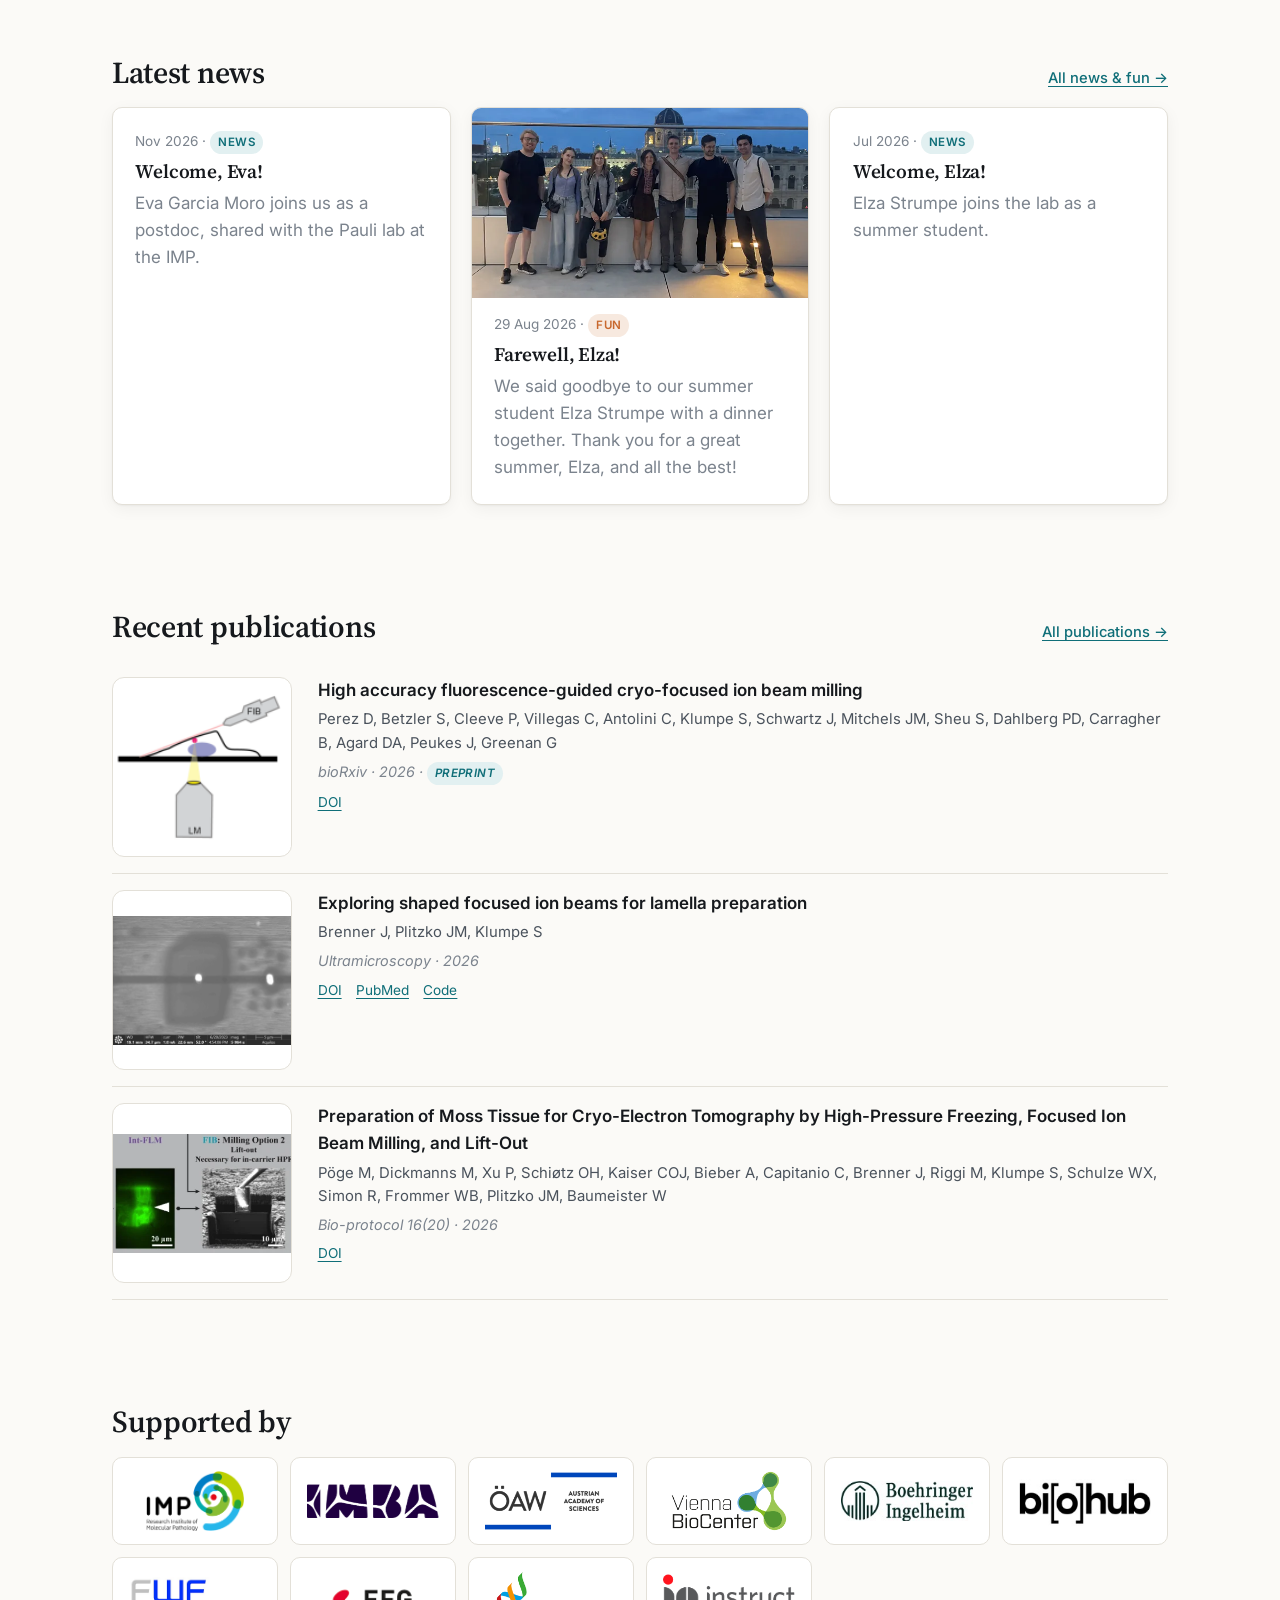
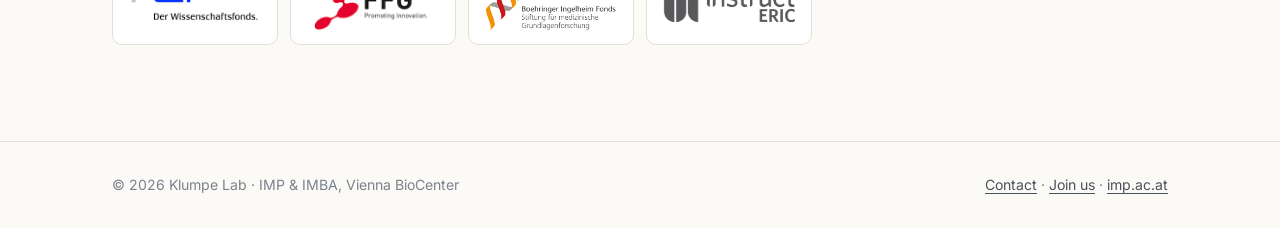
==== commit 0e52c816: "Home: new headline and intro on mobile genetic elements Co-Authored-By: Claude Opus 5.5 <noreply@ant" ====
--- a/index.html
+++ b/index.html
@@ -16,8 +16,8 @@
   <section class="container hero hero-text">
     <div>
       <div class="eyebrow">Klumpe Lab · IMP &amp; IMBA · Vienna</div>
-      <h1>Seeing the molecular machinery of life where it works.</h1>
-      <p class="lead">We develop and apply technologies for in situ structural biology. With cryo-electron tomography and cryo-FIB milling, we study transposons and other molecular machines directly inside cells and tissues.</p>
+      <h1>Visualizing the viruses written into our&nbsp;genomes</h1>
+      <p class="lead">Mobile genetic elements amplify within the genomes of their hosts, posing a threat to genome integrity while driving evolution. We use cryo-electron tomography and cryo-FIB milling to see how they do it, inside the cells and tissues where they replicate.</p>
       <div class="btn-row">
         <a class="btn btn-primary" href="research.html">Our research →</a>
         <a class="btn btn-ghost" href="contact.html#join">Join us</a>
--- a/assets/css/style.css
+++ b/assets/css/style.css
@@ -284,7 +284,6 @@
 @media (max-width: 480px) { .pub { grid-template-columns: 100px 1fr; gap: .9rem; } .pub-thumb { width: 100px; height: 100px; } .pub-thumb-empty { font-size: .72rem; } }
 .pub-title { font-weight: 600; color: var(--ink); }
 .pub-authors { color: var(--ink-2); font-size: .93rem; }
-.pub-authors .me { font-weight: 600; color: var(--ink); }
 .pub-venue { font-size: .9rem; color: var(--ink-3); font-style: italic; }
 .pub-links { display: flex; gap: .9rem; font-size: .85rem; margin-top: .2rem; }
 
@@ -344,7 +343,7 @@
 .stack span { font-family: ui-monospace, SFMono-Regular, Menlo, monospace; font-size: .75rem; padding: .1rem .45rem; border-radius: 4px; background: var(--surface-2); color: var(--ink-2); }
 
 /* ---------- Join ---------- */
-.position { display: grid; gap: .5rem; }
+.position { display: grid; gap: .5rem; align-content: start; }
 .position .status { font-size: .8rem; font-weight: 600; color: var(--accent); }
 .steps { counter-reset: s; list-style: none; padding: 0; display: grid; gap: 1rem; }
 .steps li { counter-increment: s; padding-left: 3rem; position: relative; }
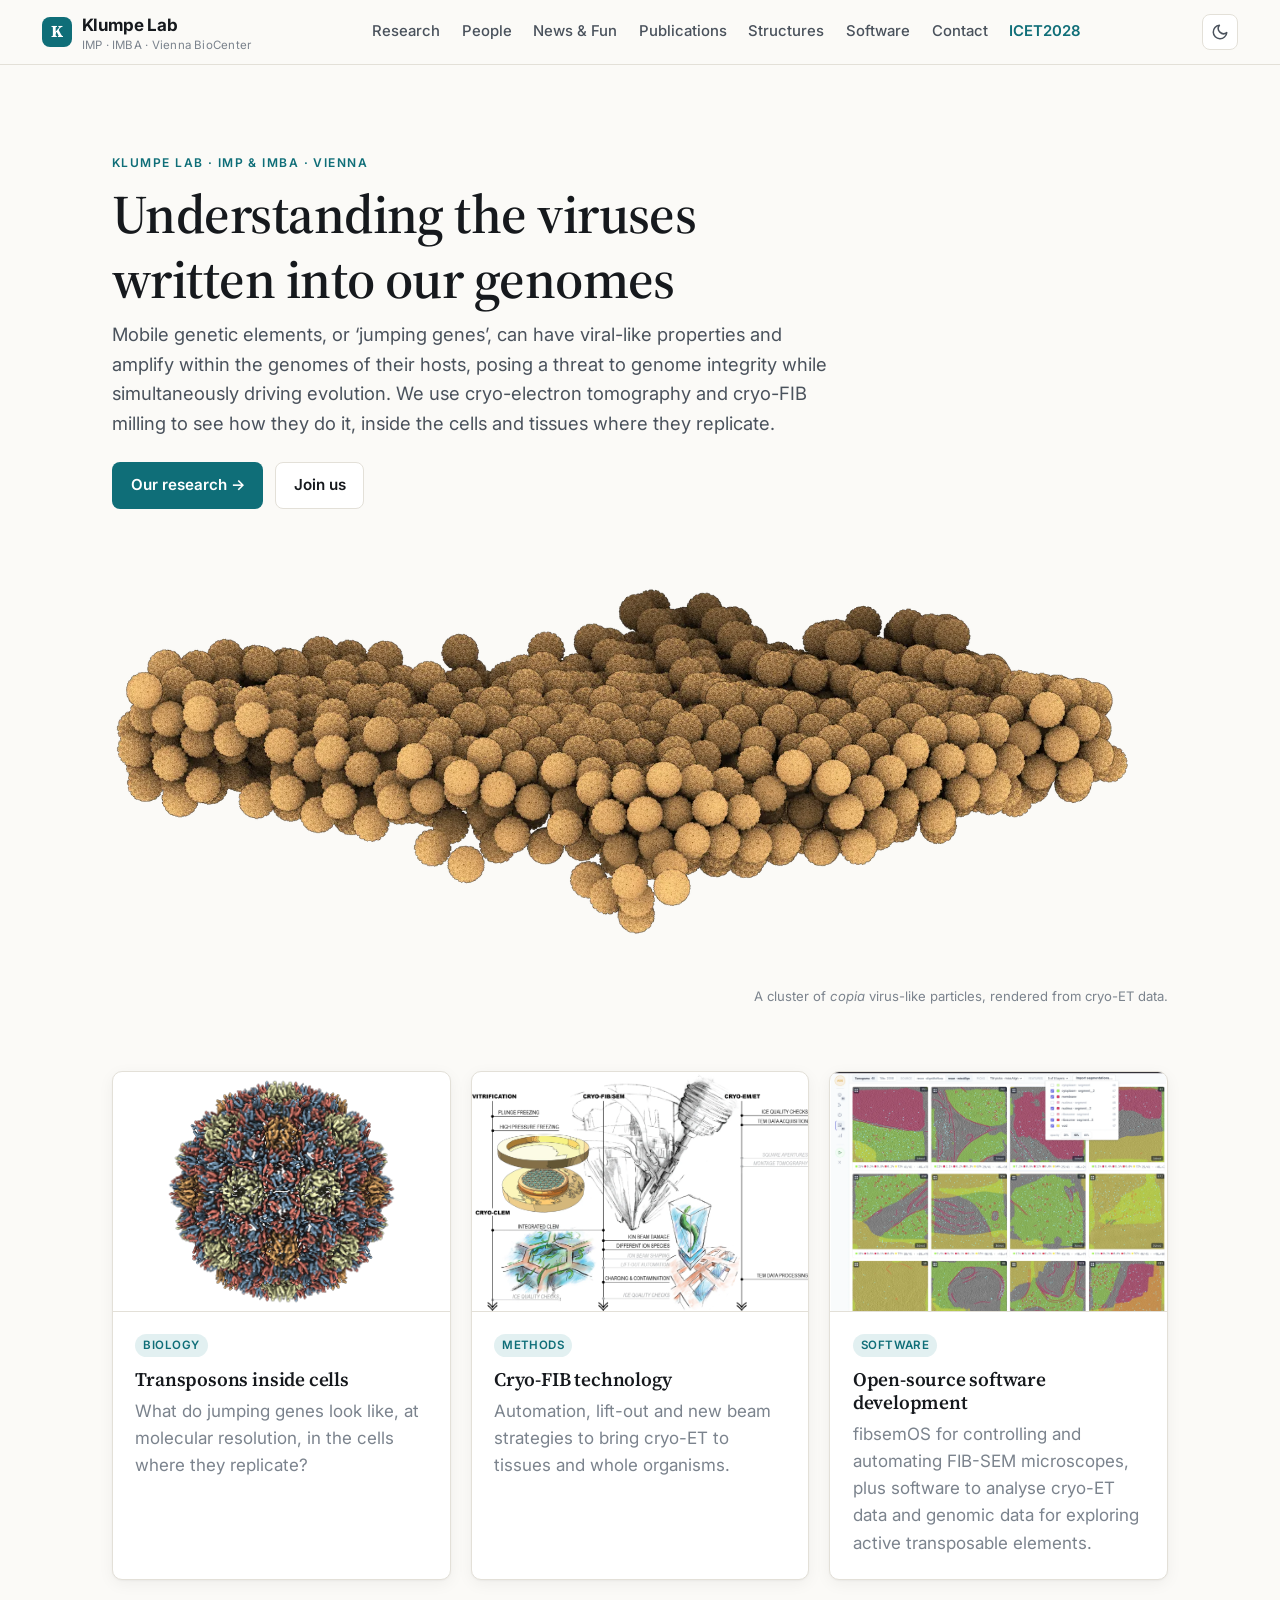
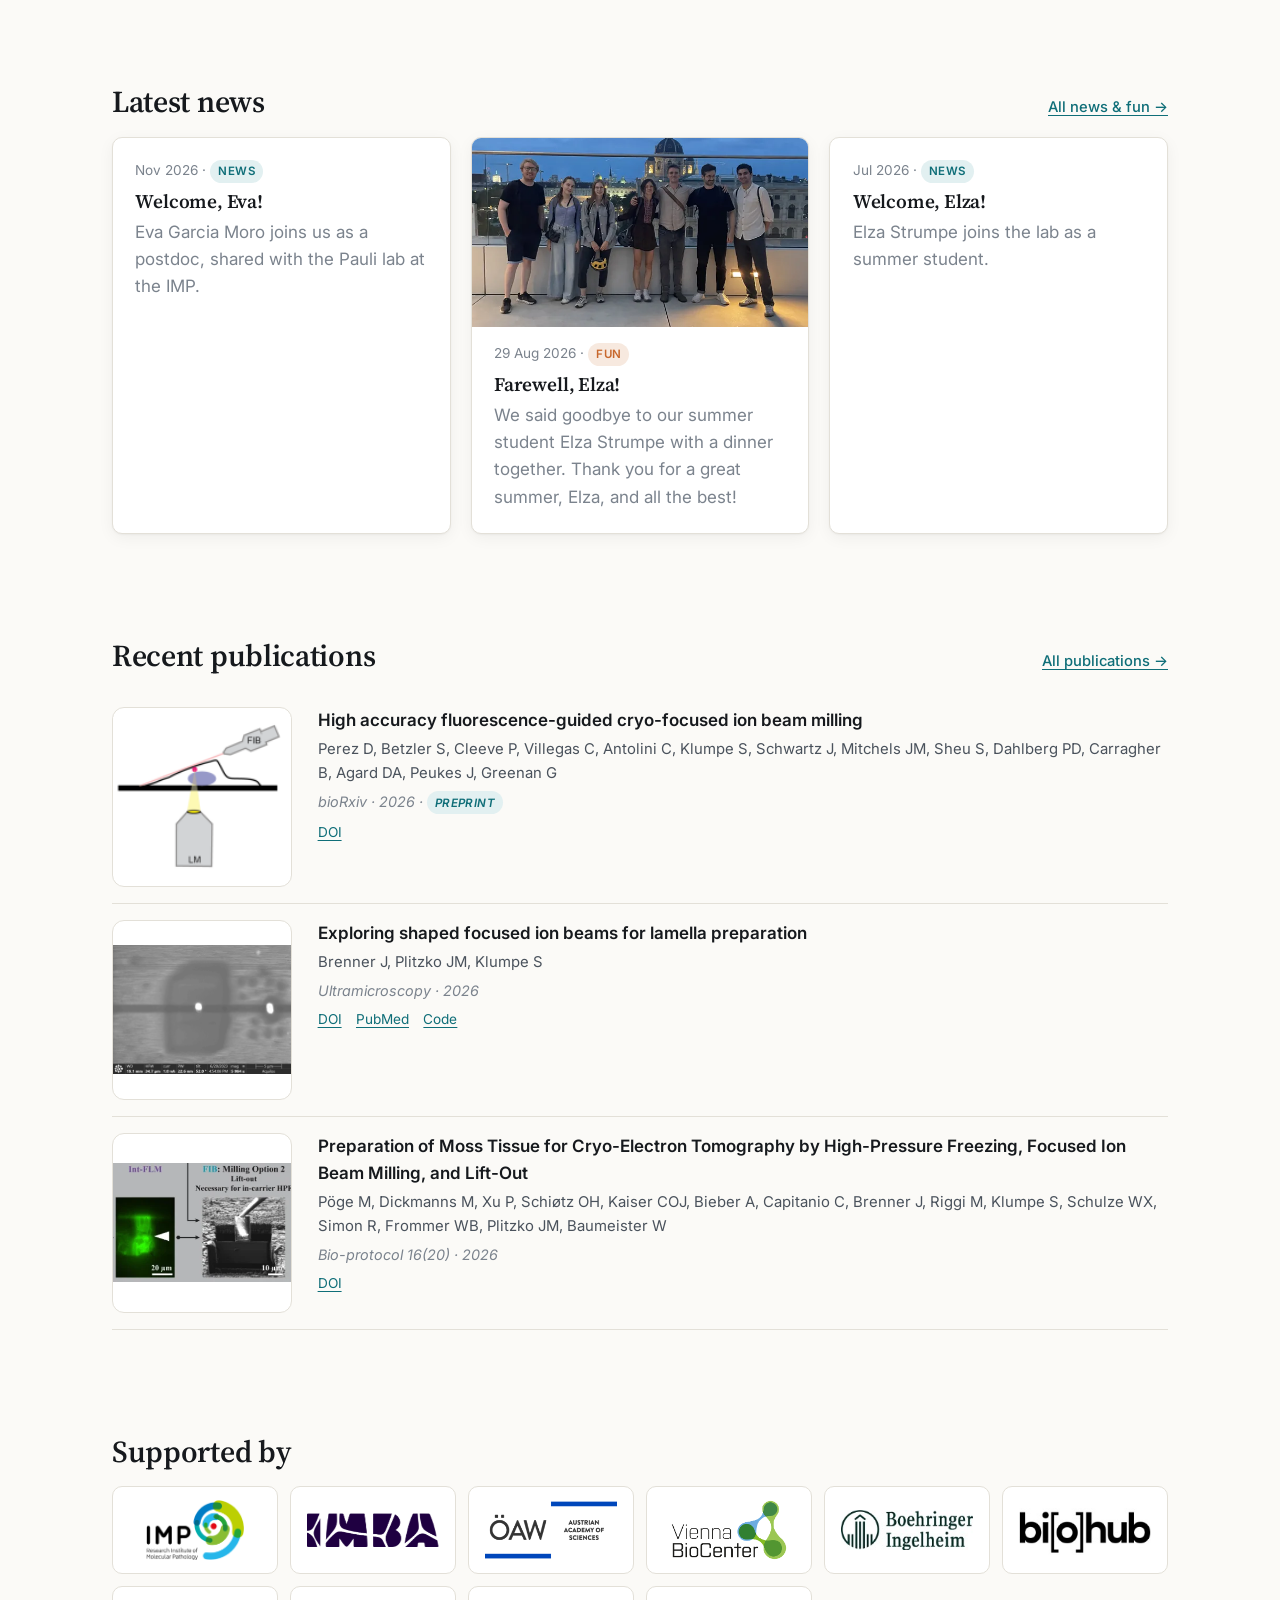
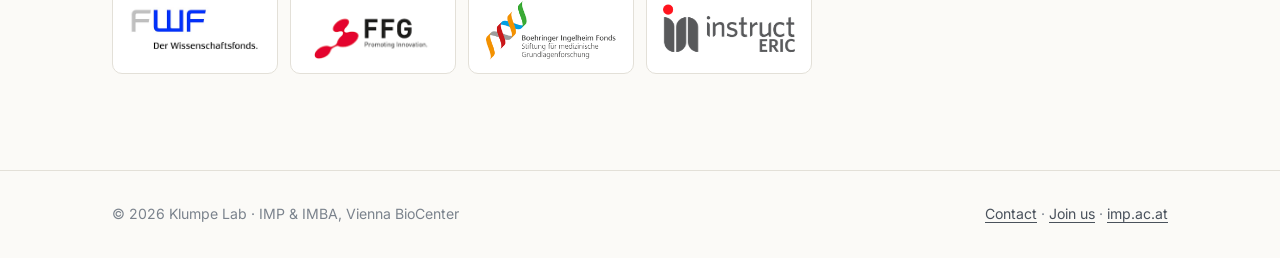
==== commit e33261d6: "Home: update headline and intro Co-Authored-By: Claude Opus 5.5 <noreply@anthropic.com>" ====
--- a/index.html
+++ b/index.html
@@ -16,8 +16,8 @@
   <section class="container hero hero-text">
     <div>
       <div class="eyebrow">Klumpe Lab · IMP &amp; IMBA · Vienna</div>
-      <h1>Visualizing the viruses written into our&nbsp;genomes</h1>
-      <p class="lead">Mobile genetic elements amplify within the genomes of their hosts, posing a threat to genome integrity while driving evolution. We use cryo-electron tomography and cryo-FIB milling to see how they do it, inside the cells and tissues where they replicate.</p>
+      <h1>Understanding the viruses written into our&nbsp;genomes</h1>
+      <p class="lead">Mobile genetic elements, or ‘jumping genes’, can have viral-like properties and amplify within the genomes of their hosts, posing a threat to genome integrity while simultaneously driving evolution. We use cryo-electron tomography and cryo-FIB milling to see how they do it, inside the cells and tissues where they replicate.</p>
       <div class="btn-row">
         <a class="btn btn-primary" href="research.html">Our research →</a>
         <a class="btn btn-ghost" href="contact.html#join">Join us</a>
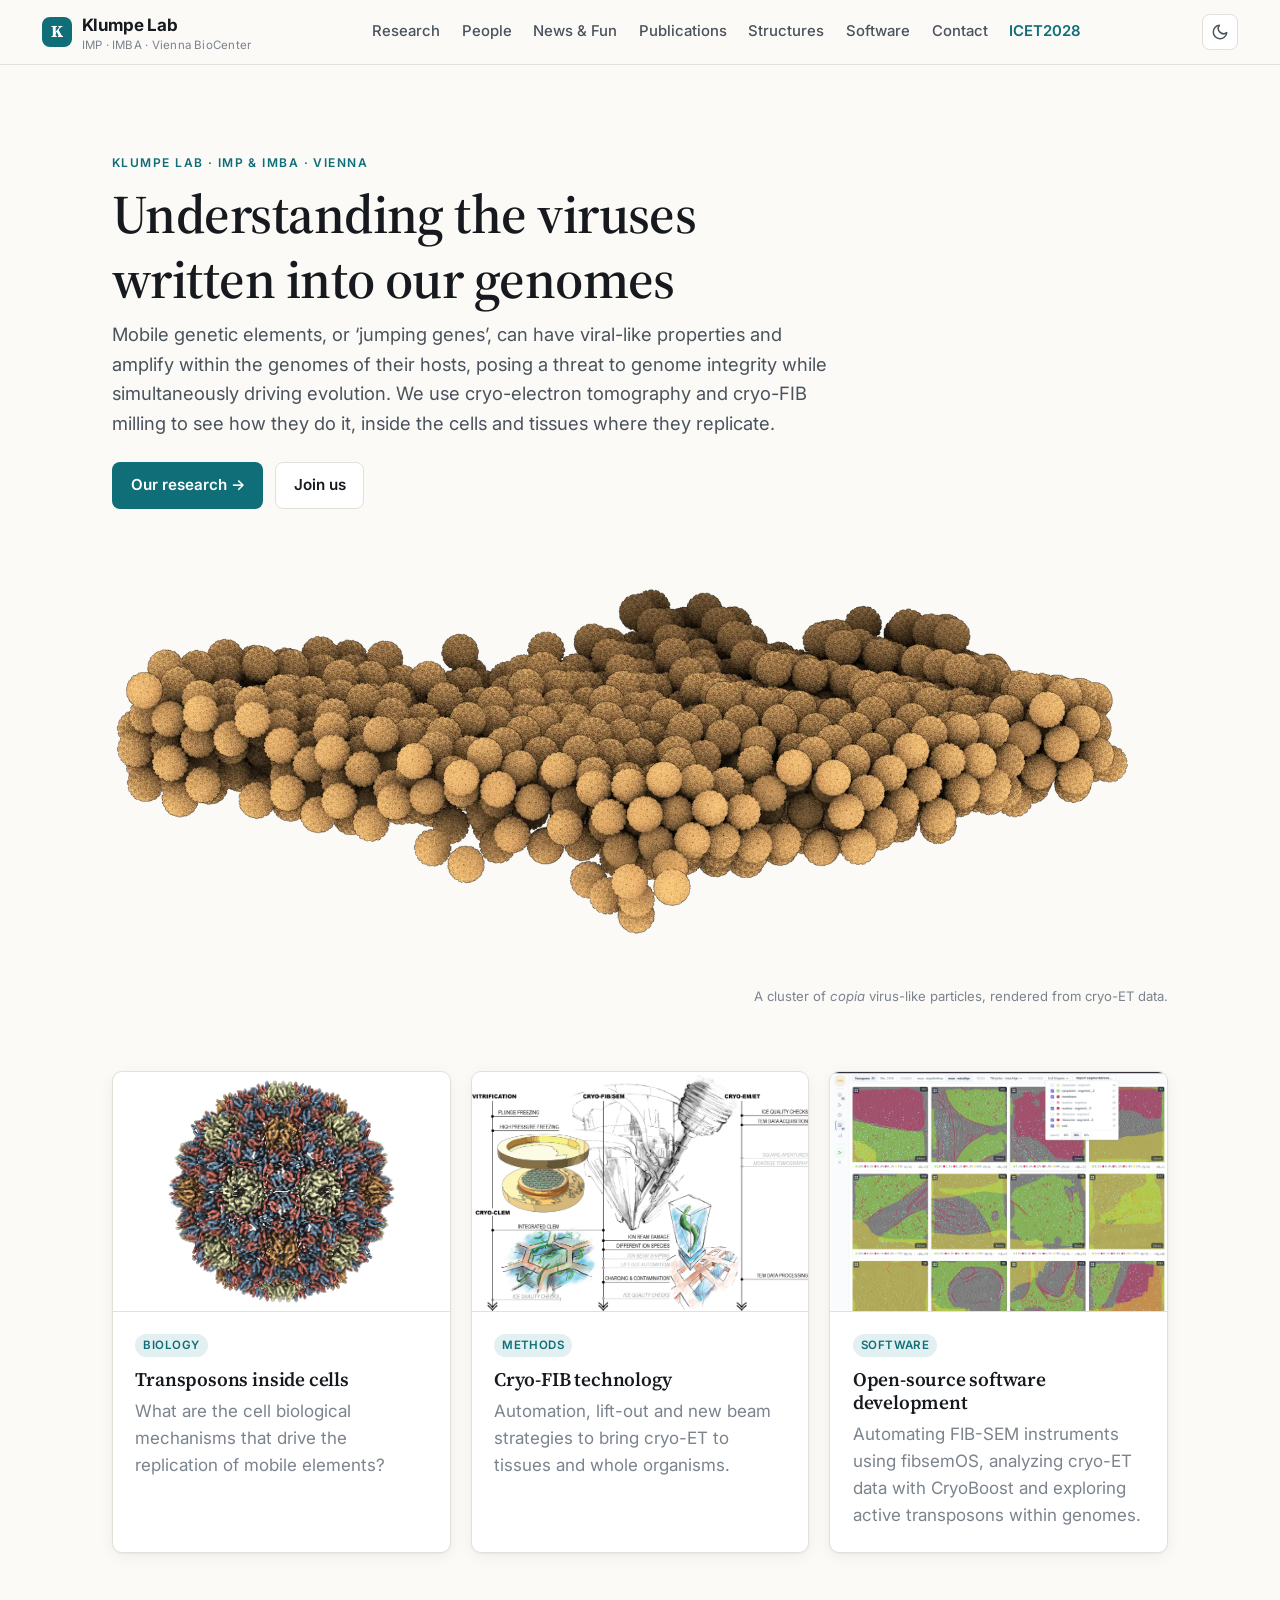
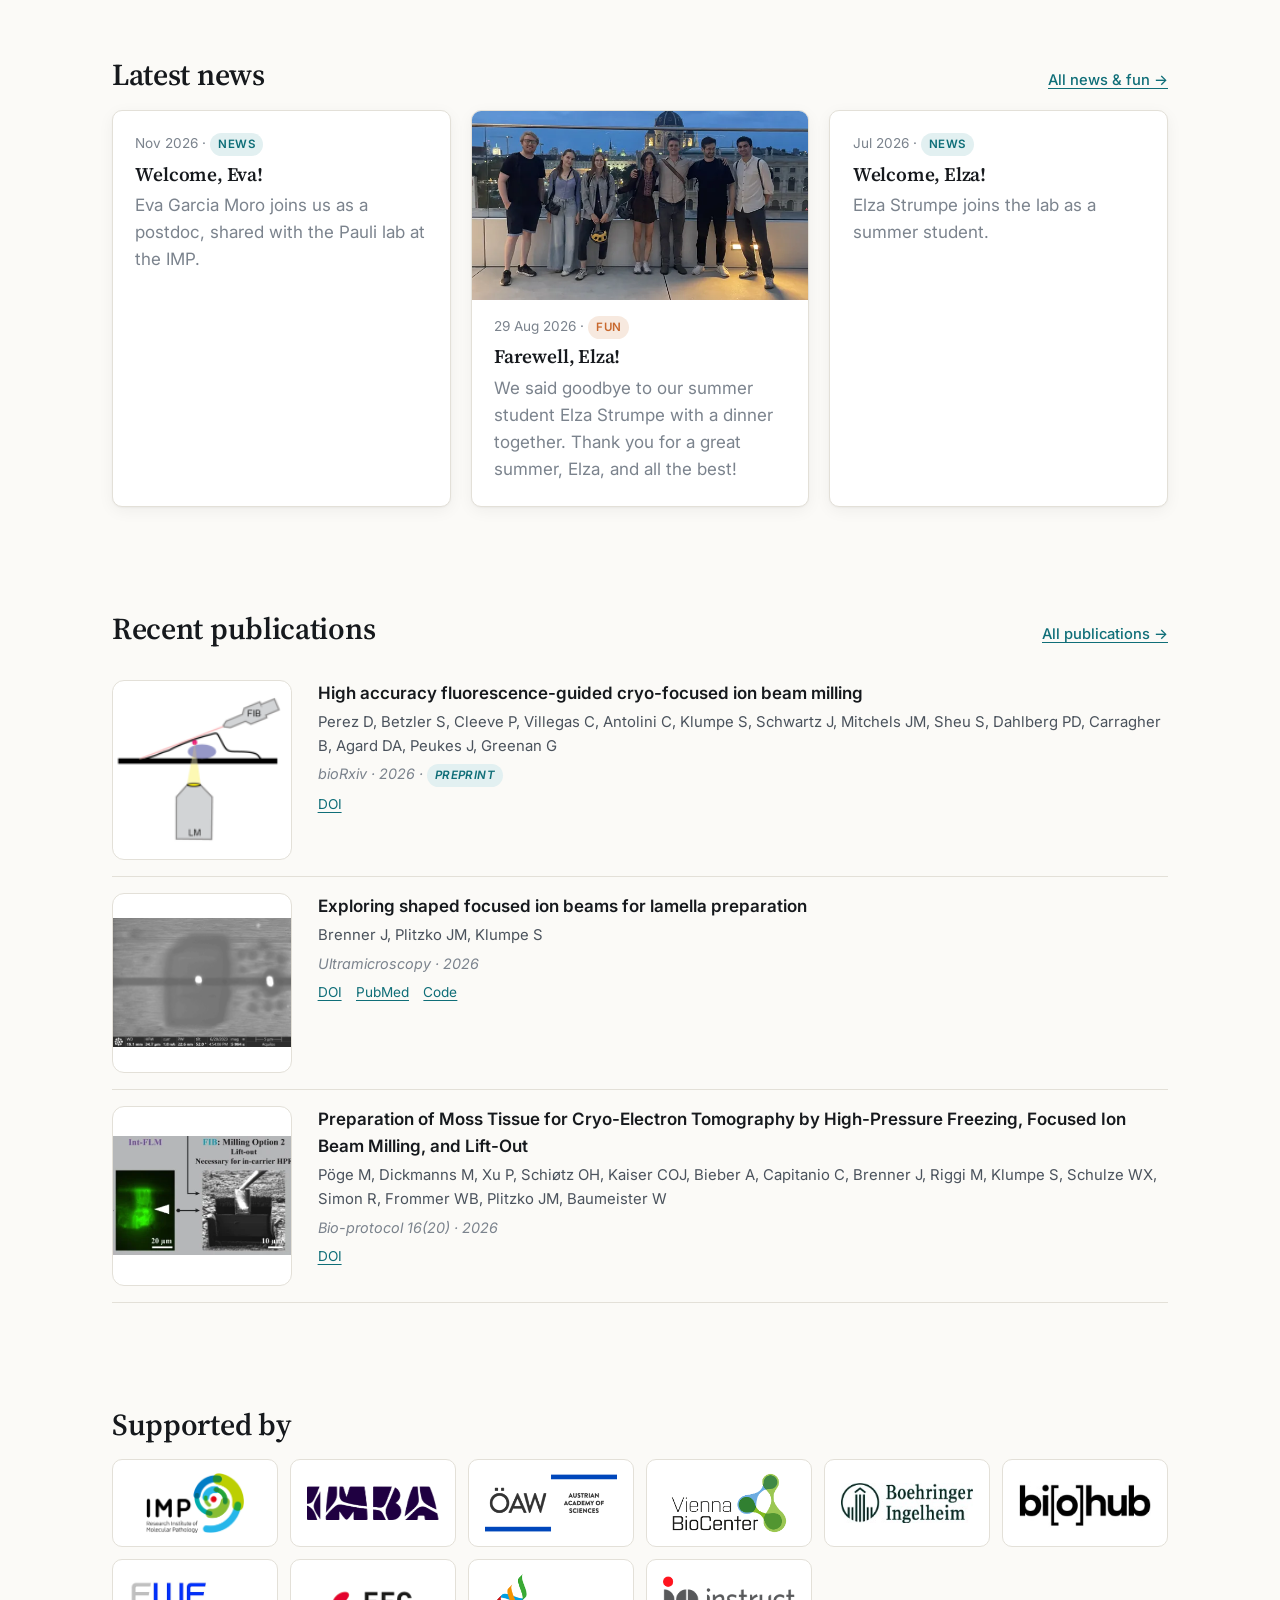
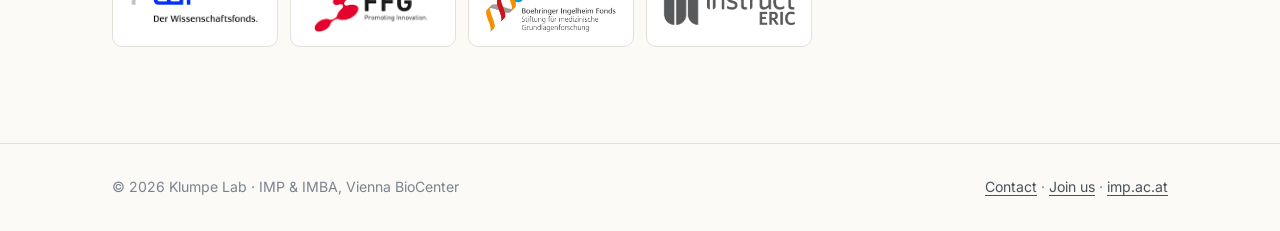
==== commit 21eefb8d: "Home: update Biology and Software panel text Co-Authored-By: Claude Opus 5.5 <noreply@anthropic.com>" ====
--- a/index.html
+++ b/index.html
@@ -38,7 +38,7 @@
         <div class="topic-img"><img src="assets/img/research/copia-capsid.webp" alt="Subtomogram average of the copia retrotransposon capsid" loading="lazy"></div>
         <span class="tag">Biology</span>
         <h3 style="margin-top:.7rem">Transposons inside cells</h3>
-        <p class="muted">What do jumping genes look like, at molecular resolution, in the cells where they replicate?</p>
+        <p class="muted">What are the cell biological mechanisms that drive the replication of mobile elements?</p>
       </a>
       <a class="card topic-card" href="research.html#methods">
         <div class="topic-img"><img class="img-light" src="assets/img/research/technology.webp" alt="Illustrated cryo-FIB workflow: high-pressure freezing, cryo-CLEM, cryo-FIB/SEM lift-out and lamella milling" loading="lazy"><img class="img-dark" src="assets/img/research/technology-dark.webp" alt="Illustrated cryo-FIB workflow: high-pressure freezing, cryo-CLEM, cryo-FIB/SEM lift-out and lamella milling" loading="lazy"></div>
@@ -50,7 +50,7 @@
         <div class="topic-img"><img src="assets/img/research/software.webp" alt="Screenshot of our cryo-ET analysis software showing a gallery of segmented tomograms with particle picks" loading="lazy"></div>
         <span class="tag">Software</span>
         <h3 style="margin-top:.7rem">Open-source software development</h3>
-        <p class="muted">fibsemOS for controlling and automating FIB-SEM microscopes, plus software to analyse cryo-ET data and genomic data for exploring active transposable elements.</p>
+        <p class="muted">Automating FIB-SEM instruments using fibsemOS, analyzing cryo-ET data with CryoBoost and exploring active transposons within genomes.</p>
       </a>
     </div>
   </section>
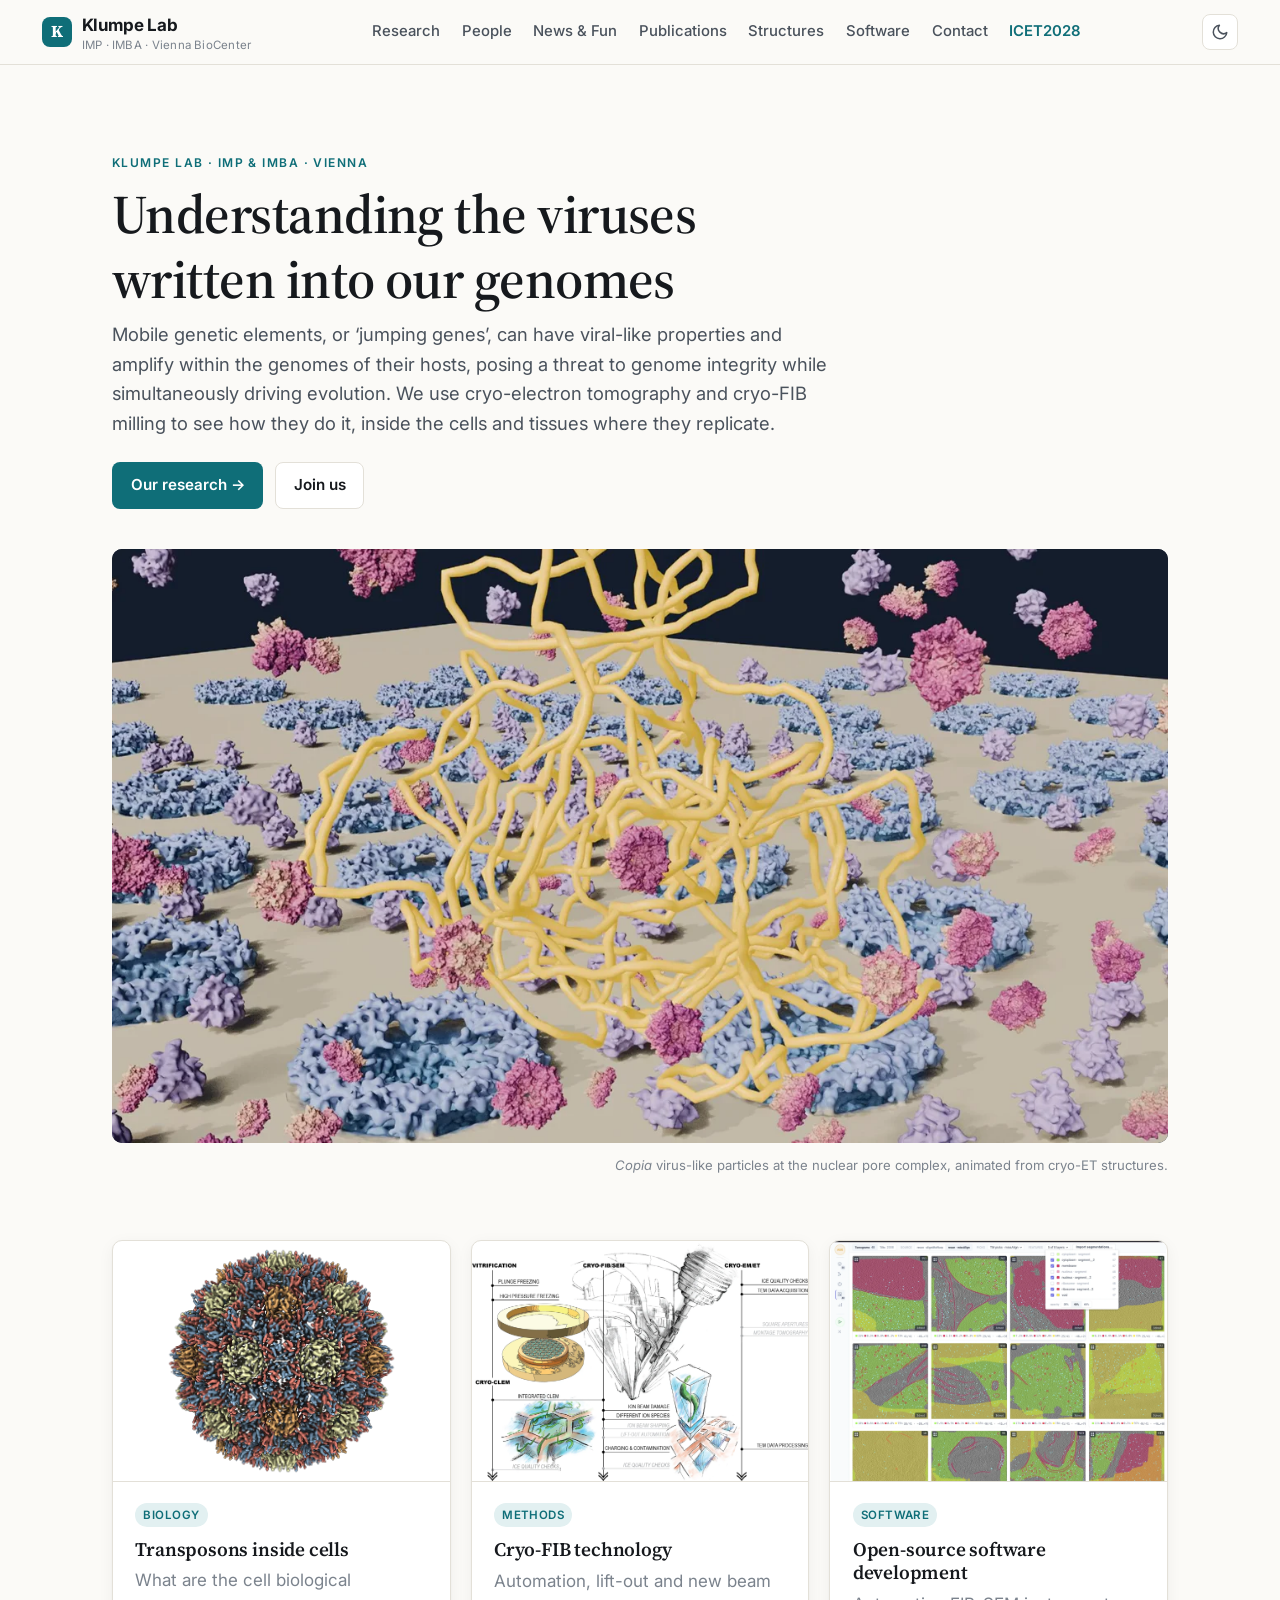
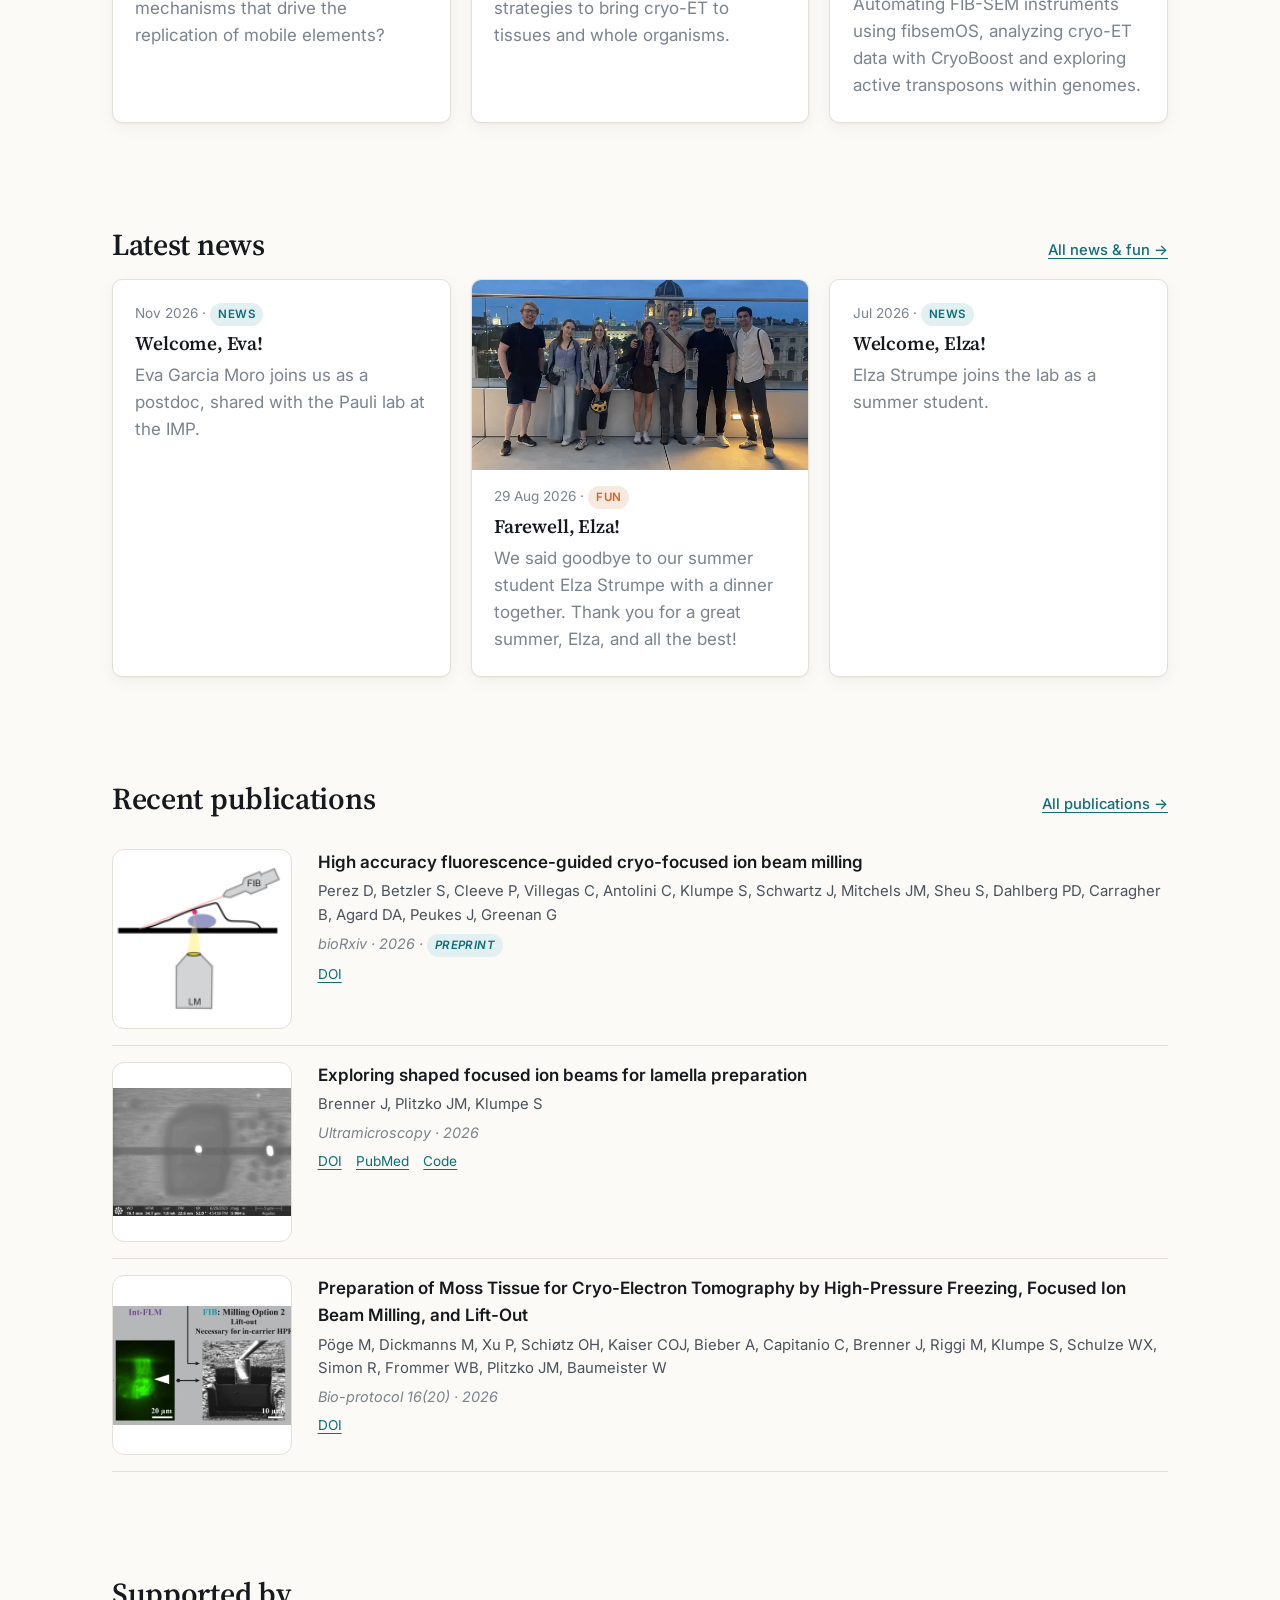
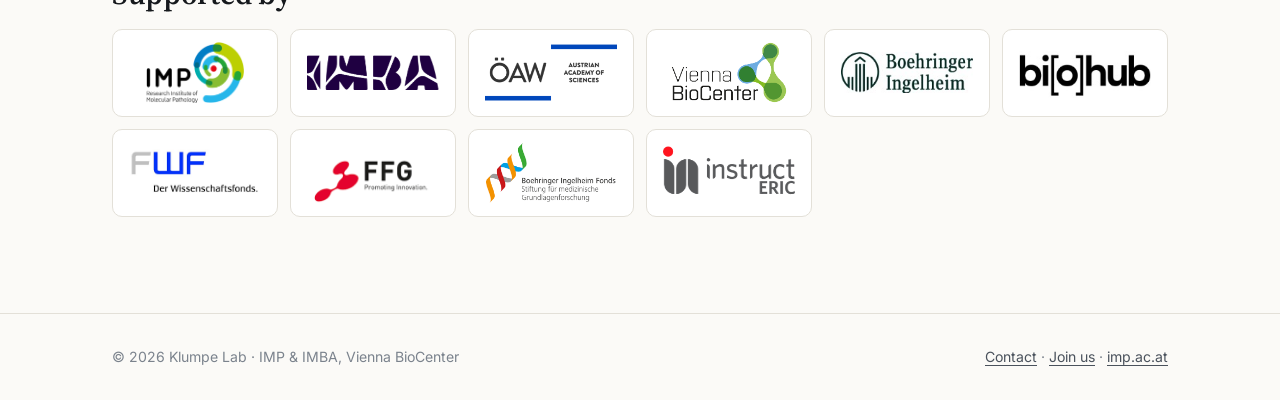
==== commit 631a0b36: "Home: animated copia nuclear pore banner video Co-Authored-By: Claude Opus 5.5 <noreply@anthropic.co" ====
--- a/index.html
+++ b/index.html
@@ -27,8 +27,8 @@
 
   <section class="container">
     <figure class="hero-banner">
-      <img src="assets/img/research/copia-cluster.webp" alt="3D rendering of a cluster of copia virus-like particles" width="1600" height="643">
-      <figcaption>A cluster of <em>copia</em> virus-like particles, rendered from cryo-ET data.</figcaption>
+      <video src="assets/video/copia-nuclear-pore.mp4" poster="assets/video/copia-nuclear-pore-poster.webp" width="1280" height="720" autoplay muted loop playsinline preload="metadata" aria-label="Animation of copia virus-like particles at nuclear pore complexes in the nuclear envelope"></video>
+      <figcaption><em>Copia</em> virus-like particles at the nuclear pore complex, animated from cryo-ET structures.</figcaption>
     </figure>
   </section>
 
--- a/assets/css/style.css
+++ b/assets/css/style.css
@@ -171,7 +171,8 @@
 .hero-text { padding-block: 4.5rem 2rem; }
 @media (min-width: 900px) { .hero-text { grid-template-columns: minmax(0, 46rem); padding-block: 5.5rem 2.5rem; } }
 .hero-banner { margin: 0 0 3rem; }
-.hero-banner img { width: 100%; height: auto; }
+.hero-banner img, .hero-banner video { display: block; width: 100%; height: auto; }
+.hero-banner video { border-radius: var(--radius, 12px); background: #1b2236; }
 .hero-banner figcaption { margin-top: .75rem; font-size: .82rem; color: var(--ink-3); text-align: right; }
 .placeholder-note {
   position: absolute; bottom: 10px; right: 12px; font-size: .72rem; color: var(--ink-3);
